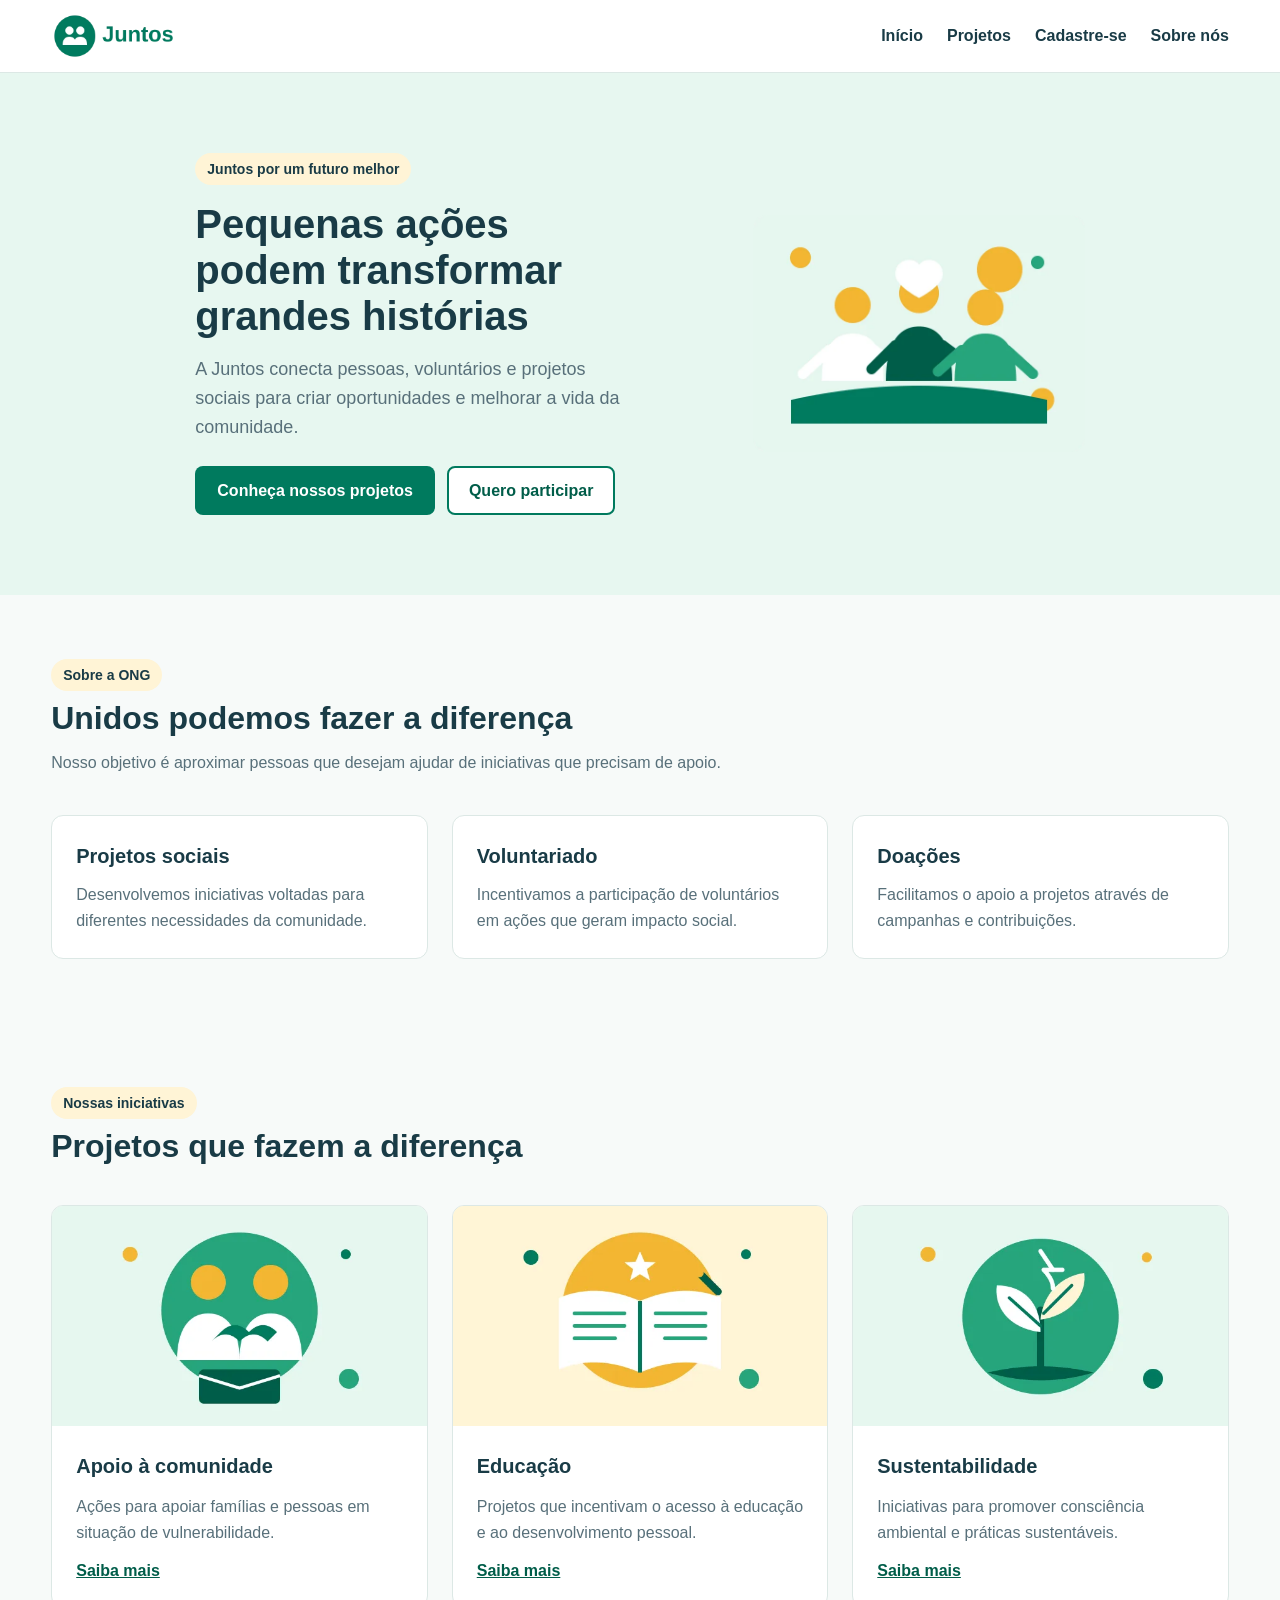
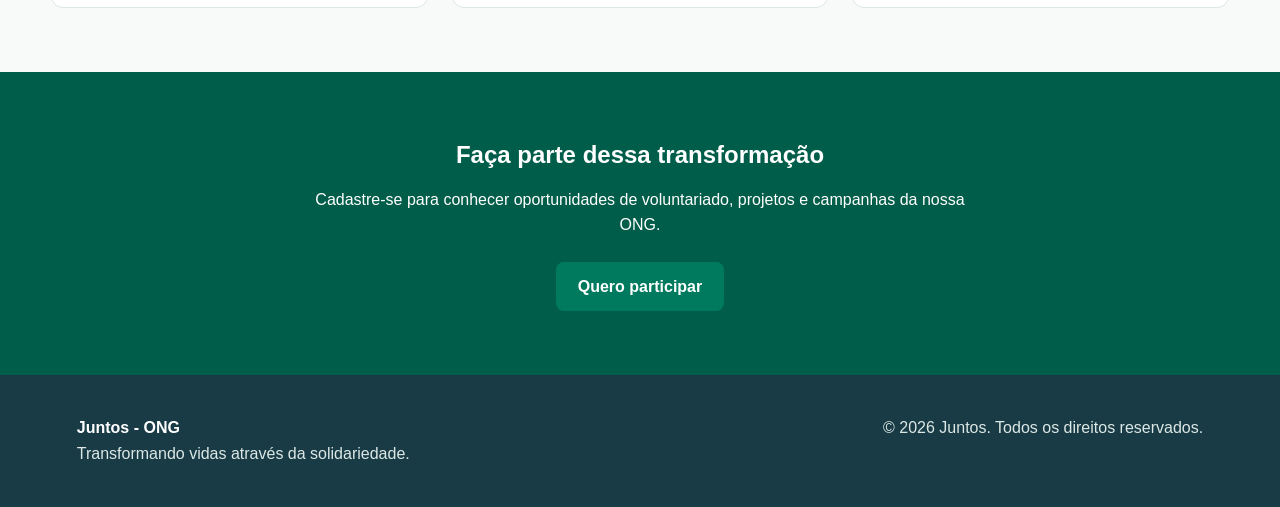
==== index.html @ 38617f36 "Update links to include 'html/' prefix" ====
<!DOCTYPE html>
<html lang="pt-BR">
<head>
    <meta charset="UTF-8">
    <meta name="viewport" content="width=device-width, initial-scale=1.0">
    <meta name="description" content="Juntos - ONG dedicada a transformar vidas através de projetos sociais.">
    <title>Juntos - ONG</title>

    <link rel="stylesheet" href="css/style.css">
</head>

<body>

    <header class="cabecalho">
        <a href="index.html" class="logo" aria-label="Juntos - Página inicial">
            <img src="img/logo.webp" alt="Logo da ONG Juntos">
        </a>

        <nav class="navegacao" aria-label="Navegação principal">
            <button
                class="menu-toggle"
                type="button"
                aria-label="Abrir menu"
                aria-expanded="false">
                ☰
            </button>

            <ul class="menu">
                <li><a href="index.html">Início</a></li>
                <li><a href="html/projetos.html">Projetos</a></li>
                <li><a href="html/cadastro.html">Cadastre-se</a></li>
                <li><a href="html/sobre.html">Sobre nós</a></li>
            </ul>
        </nav>
    </header>

    <main>

        <section class="hero" aria-labelledby="titulo-principal">
            <div class="hero-conteudo">
                <span class="badge">Juntos por um futuro melhor</span>

                <h1 id="titulo-principal">
                    Pequenas ações podem transformar grandes histórias
                </h1>

                <p>
                    A Juntos conecta pessoas, voluntários e projetos sociais
                    para criar oportunidades e melhorar a vida da comunidade.
                </p>

                <div class="acoes">
                    <a href="html/projetos.html" class="btn btn-primario">
                        Conheça nossos projetos
                    </a>

                    <a href="html/cadastro.html" class="btn btn-secundario">
                        Quero participar
                    </a>
                </div>
            </div>

            <div class="hero-imagem">
                <img src="/img/voluntarios.webp"
            alt="Voluntários participando de uma ação de apoio à comunidade">
            </div>
        </section>

        <section class="sobre" aria-labelledby="titulo-sobre">
            <div class="section-titulo">
                <span class="badge">Sobre a ONG</span>

                <h2 id="titulo-sobre">
                    Unidos podemos fazer a diferença
                </h2>

                <p>
                    Nosso objetivo é aproximar pessoas que desejam ajudar
                    de iniciativas que precisam de apoio.
                </p>
            </div>

            <div class="cards">
                <article class="card">
                    <h3>Projetos sociais</h3>
                    <p>
                        Desenvolvemos iniciativas voltadas para diferentes
                        necessidades da comunidade.
                    </p>
                </article>

                <article class="card">
                    <h3>Voluntariado</h3>
                    <p>
                        Incentivamos a participação de voluntários em ações
                        que geram impacto social.
                    </p>
                </article>

                <article class="card">
                    <h3>Doações</h3>
                    <p>
                        Facilitamos o apoio a projetos através de campanhas
                        e contribuições.
                    </p>
                </article>
            </div>
        </section>

        <section class="projetos-destaque" aria-labelledby="titulo-projetos">
            <div class="section-titulo">
                <span class="badge">Nossas iniciativas</span>

                <h2 id="titulo-projetos">
                    Projetos que fazem a diferença
                </h2>
            </div>

            <div class="projetos-grid">

                <article class="card-projeto">
                    <img
                        src="/img/projeto-1.webp"
                        alt="Projeto de apoio à comunidade">

                    <div class="card-conteudo">
                        <h3>Apoio à comunidade</h3>

                        <p>
                            Ações para apoiar famílias e pessoas em situação
                            de vulnerabilidade.
                        </p>

                        <a href="html/projetos.html">
                            Saiba mais
                        </a>
                    </div>
                </article>

                <article class="card-projeto">
                    <img
                        src="/img/projeto-2.webp"
                        alt="Projeto de educação">

                    <div class="card-conteudo">
                        <h3>Educação</h3>

                        <p>
                            Projetos que incentivam o acesso à educação e
                            ao desenvolvimento pessoal.
                        </p>

                        <a href="html/projetos.html">
                            Saiba mais
                        </a>
                    </div>
                </article>

                <article class="card-projeto">
                    <img
                        src="/img/projeto-3.webp"
                        alt="Projeto de sustentabilidade">

                    <div class="card-conteudo">
                        <h3>Sustentabilidade</h3>

                        <p>
                            Iniciativas para promover consciência ambiental
                            e práticas sustentáveis.
                        </p>

                        <a href="html/projetos.html">
                            Saiba mais
                        </a>
                    </div>
                </article>

            </div>
        </section>

        <section class="chamada" aria-labelledby="titulo-chamada">
            <h2 id="titulo-chamada">
                Faça parte dessa transformação
            </h2>

            <p>
                Cadastre-se para conhecer oportunidades de voluntariado,
                projetos e campanhas da nossa ONG.
            </p>

            <a href="html/cadastro.html" class="btn btn-primario">
                Quero participar
            </a>
        </section>

    </main>

    <footer class="rodape">
        <div>
            <strong>Juntos - ONG</strong>

            <p>
                Transformando vidas através da solidariedade.
            </p>
        </div>

        <div>
            <p>&copy; 2026 Juntos. Todos os direitos reservados.</p>
        </div>
    </footer>

    <script type="module" src="/js/app.js"></script>

</body>
</html>
---- css/style.css ----
/* ================================
   RESET
================================ */

* {
    margin: 0;
    padding: 0;
    box-sizing: border-box;
}

html {
    scroll-behavior: smooth;
}

body {
    font-family: Arial, Helvetica, sans-serif;
    background: #F7FAF9;
    color: #193B46;
    line-height: 1.6;
}

img {
    display: block;
    max-width: 100%;
    height: auto;
}

a {
    color: inherit;
}

button,
input,
select,
textarea {
    font: inherit;
}


/* ================================
   VARIÁVEIS
================================ */

:root {
    --cor-primaria: #007A5E;
    --cor-primaria-escura: #005D49;
    --cor-primaria-clara: #26A57D;

    --cor-verde-claro: #E7F7F0;

    --cor-secundaria: #F2B632;
    --cor-amarelo-claro: #FFF4D6;

    --cor-fundo: #F7FAF9;
    --cor-superficie: #FFFFFF;

    --cor-texto: #193B46;
    --cor-texto-secundario: #58707A;

    --cor-borda: #DCE8E5;

    --cor-sucesso: #15966A;
    --cor-erro: #D92D3A;
    --cor-info: #2C7BE5;

    --cor-roxo: #7B4DEB;

    --fs-1: 40px;
    --fs-2: 32px;
    --fs-3: 24px;
    --fs-4: 20px;
    --fs-5: 16px;

    --esp-1: 4px;
    --esp-2: 8px;
    --esp-3: 16px;
    --esp-4: 24px;
    --esp-5: 32px;
    --esp-6: 48px;
}


/* ================================
   LAYOUT
================================ */

main {
    width: 100%;
}

section {
    width: min(1200px, 92%);
    margin: 0 auto;
    padding: 64px 0;
}


/* ================================
   CABEÇALHO
================================ */

.cabecalho {
    width: 100%;
    min-height: 72px;
    padding: 12px 4%;
    background: var(--cor-superficie);
    border-bottom: 1px solid var(--cor-borda);

    display: flex;
    align-items: center;
    justify-content: space-between;
    gap: 24px;
}

.logo img {
    width: 150px;
    height: auto;
}

.navegacao {
    display: flex;
    align-items: center;
}

.menu {
    display: flex;
    align-items: center;
    gap: 24px;
    list-style: none;
}

.menu a {
    text-decoration: none;
    font-weight: 600;
    color: var(--cor-texto);
    transition: color 0.2s ease;
}

.menu a:hover {
    color: var(--cor-primaria);
}

.menu a[aria-current="page"] {
    color: var(--cor-primaria);
}

.menu-toggle {
    display: none;
    border: 0;
    background: transparent;
    cursor: pointer;
    font-size: 28px;
}


/* ================================
   HERO
================================ */

.hero {
    width: 100%;
    max-width: none;
    min-height: 520px;
    padding: 80px 8%;

    display: grid;
    grid-template-columns: repeat(12, 1fr);
    align-items: center;
    gap: 40px;

    background: var(--cor-verde-claro);
}

.hero-conteudo {
    grid-column: 2 / span 5;
}

.hero-imagem {
    grid-column: 8 / span 4;
}

.hero-menor {
    min-height: 340px;
}

.hero-menor .hero-conteudo {
    grid-column: 2 / span 8;
}

.hero h1 {
    margin: 16px 0;
    font-size: var(--fs-1);
    line-height: 1.15;
}

.hero p {
    max-width: 650px;
    margin-bottom: 24px;
    color: var(--cor-texto-secundario);
    font-size: 18px;
}


/* ================================
   TÍTULOS
================================ */

.section-titulo {
    margin-bottom: 40px;
}

.section-titulo h2 {
    margin: 8px 0 12px;
    font-size: var(--fs-2);
    line-height: 1.2;
}

.section-titulo p {
    max-width: 700px;
    color: var(--cor-texto-secundario);
}


/* ================================
   BADGE
================================ */

.badge {
    display: inline-block;
    padding: 5px 12px;
    border-radius: 20px;

    background: var(--cor-amarelo-claro);
    color: var(--cor-texto);

    font-size: 14px;
    font-weight: 700;
}


/* ================================
   BOTÕES
================================ */

.acoes {
    display: flex;
    flex-wrap: wrap;
    gap: 12px;
}

.btn {
    display: inline-flex;
    align-items: center;
    justify-content: center;

    min-height: 44px;
    padding: 10px 20px;

    border: 2px solid transparent;
    border-radius: 8px;

    text-decoration: none;
    font-weight: 700;

    cursor: pointer;
    transition:
        background-color 0.2s ease,
        transform 0.2s ease,
        border-color 0.2s ease;
}

.btn-primario {
    background: var(--cor-primaria);
    color: #FFFFFF;
}

.btn-primario:hover {
    background: var(--cor-primaria-escura);
    transform: translateY(-1px);
}

.btn-primario:active {
    transform: translateY(1px);
}

.btn-secundario {
    background: #FFFFFF;
    color: var(--cor-primaria-escura);
    border-color: var(--cor-primaria);
}

.btn-secundario:hover {
    background: var(--cor-verde-claro);
}

.btn:focus,
button:focus,
a:focus,
input:focus,
select:focus,
textarea:focus {
    outline: 3px solid var(--cor-secundaria);
    outline-offset: 3px;
}

.btn:disabled {
    opacity: 0.5;
    cursor: not-allowed;
}


/* ================================
   CARDS
================================ */

.cards {
    display: grid;
    grid-template-columns: repeat(3, 1fr);
    gap: 24px;
}

.card {
    padding: 24px;
    background: var(--cor-superficie);
    border: 1px solid var(--cor-borda);
    border-radius: 12px;
}

.card h3 {
    margin-bottom: 10px;
    font-size: var(--fs-4);
}

.card p {
    color: var(--cor-texto-secundario);
}


/* ================================
   PROJETOS
================================ */

.projetos-grid {
    display: grid;
    grid-template-columns: repeat(3, 1fr);
    gap: 24px;
}

.card-projeto {
    overflow: hidden;
    background: var(--cor-superficie);
    border: 1px solid var(--cor-borda);
    border-radius: 12px;

    display: flex;
    flex-direction: column;
}

.card-projeto img {
    width: 100%;
    height: 220px;
    object-fit: cover;
}

.card-conteudo {
    padding: 24px;

    display: flex;
    flex-direction: column;
    gap: 12px;
    flex: 1;
}

.card-conteudo h3 {
    font-size: var(--fs-4);
}

.card-conteudo p {
    color: var(--cor-texto-secundario);
}

.card-conteudo a:not(.btn) {
    color: var(--cor-primaria-escura);
    font-weight: 700;
}

.card-footer {
    margin-top: auto;
    padding-top: 12px;
}


/* ================================
   CHAMADA
================================ */

.chamada {
    width: 100%;
    max-width: none;
    text-align: center;

    background: var(--cor-primaria-escura);
    color: #FFFFFF;
}

.chamada p {
    max-width: 650px;
    margin: 12px auto 24px;
}


/* ================================
   FORMULÁRIO
================================ */

.formulario-section {
    max-width: 900px;
}

.formulario {
    padding: 32px;
    background: var(--cor-superficie);
    border: 1px solid var(--cor-borda);
    border-radius: 12px;
}

fieldset {
    margin-bottom: 32px;
    padding: 24px;
    border: 1px solid var(--cor-borda);
    border-radius: 8px;
}

legend {
    padding: 0 8px;
    font-weight: 700;
    color: var(--cor-primaria-escura);
}

.campo {
    margin-bottom: 20px;
}

.campo label {
    display: block;
    margin-bottom: 6px;
    font-weight: 700;
}

.campo input,
.campo select,
.campo textarea {
    width: 100%;
    padding: 12px;

    background: #FFFFFF;
    color: var(--cor-texto);

    border: 2px solid var(--cor-borda);
    border-radius: 6px;
}

.campo textarea {
    resize: vertical;
    min-height: 120px;
}

.campo input:hover,
.campo select:hover,
.campo textarea:hover {
    border-color: var(--cor-primaria-clara);
}

.campo input:focus,
.campo select:focus,
.campo textarea:focus {
    border-color: var(--cor-primaria);
}

.campo .valido {
    border-color: var(--cor-sucesso);
}

.campo .invalido {
    border-color: var(--cor-erro);
}

.mensagem-erro {
    display: block;
    min-height: 20px;
    margin-top: 4px;
    color: var(--cor-erro);
    font-size: 14px;
}

.acoes-formulario {
    display: flex;
    flex-wrap: wrap;
    gap: 12px;
}


/* ================================
   ALERTAS
================================ */

.alert {
    min-height: 24px;
    margin-bottom: 20px;
    padding: 12px 16px;
    border-radius: 8px;
}

.alert.sucesso {
    background: #E7F7F0;
    color: var(--cor-sucesso);
}

.alert.erro {
    background: #FDEBED;
    color: var(--cor-erro);
}

.alert.info {
    background: #EAF2FF;
    color: var(--cor-info);
}


/* ================================
   TOAST
================================ */

.toast {
    position: fixed;
    right: 20px;
    bottom: 20px;

    max-width: 350px;
    padding: 16px 20px;

    background: var(--cor-texto);
    color: #FFFFFF;

    border-radius: 8px;
    box-shadow: 0 8px 24px rgba(0, 0, 0, 0.15);

    z-index: 1000;
}


/* ================================
   RODAPÉ
================================ */

.rodape {
    padding: 40px 6%;
    background: var(--cor-texto);
    color: #FFFFFF;

    display: flex;
    justify-content: space-between;
    gap: 32px;
}

.rodape p {
    color: #DCE8E5;
}


/* ================================
   RESPONSIVIDADE
================================ */

/* Desktop largo */
@media (max-width: 1200px) {

    .hero {
        padding: 64px 6%;
    }

    .hero-conteudo {
        grid-column: 1 / span 6;
    }

    .hero-imagem {
        grid-column: 8 / span 5;
    }
}


/* Desktop */
@media (max-width: 1024px) {

    .hero h1 {
        font-size: 36px;
    }

    .cards,
    .projetos-grid {
        grid-template-columns: repeat(2, 1fr);
    }

    .hero-conteudo {
        grid-column: 1 / span 7;
    }

    .hero-imagem {
        grid-column: 8 / span 5;
    }
}


/* Tablet */
@media (max-width: 768px) {

    .cabecalho {
        position: relative;
    }

    .menu-toggle {
        display: block;
    }

    .menu {
        display: none;

        position: absolute;
        top: 72px;
        left: 0;
        right: 0;

        padding: 20px;
        background: #FFFFFF;
        border-bottom: 1px solid var(--cor-borda);

        flex-direction: column;
        align-items: flex-start;
    }

    .navegacao.active .menu {
        display: flex;
    }

    .hero {
        min-height: auto;

        grid-template-columns: 1fr;
        padding: 56px 6%;
    }

    .hero-conteudo,
    .hero-imagem,
    .hero-menor .hero-conteudo {
        grid-column: 1;
    }

    .hero-imagem {
        max-width: 500px;
        margin: 0 auto;
    }

    .cards,
    .projetos-grid {
        grid-template-columns: 1fr;
    }

    .rodape {
        flex-direction: column;
    }
}


/* Mobile */
@media (max-width: 576px) {

    :root {
        --fs-1: 32px;
        --fs-2: 28px;
        --fs-3: 22px;
    }

    section {
        padding: 48px 0;
    }

    .hero {
        padding: 48px 5%;
    }

    .hero h1 {
        font-size: 32px;
    }

    .acoes,
    .acoes-formulario {
        flex-direction: column;
    }

    .btn {
        width: 100%;
    }

    .formulario {
        padding: 20px;
    }

    fieldset {
        padding: 16px;
    }
}


/* Mobile pequeno */
@media (max-width: 400px) {

    .cabecalho {
        padding: 10px 4%;
    }

    .logo img {
        width: 125px;
    }

    .hero h1 {
        font-size: 28px;
    }

    .hero p {
        font-size: 16px;
    }

    .card-conteudo,
    .card {
        padding: 18px;
    }
}
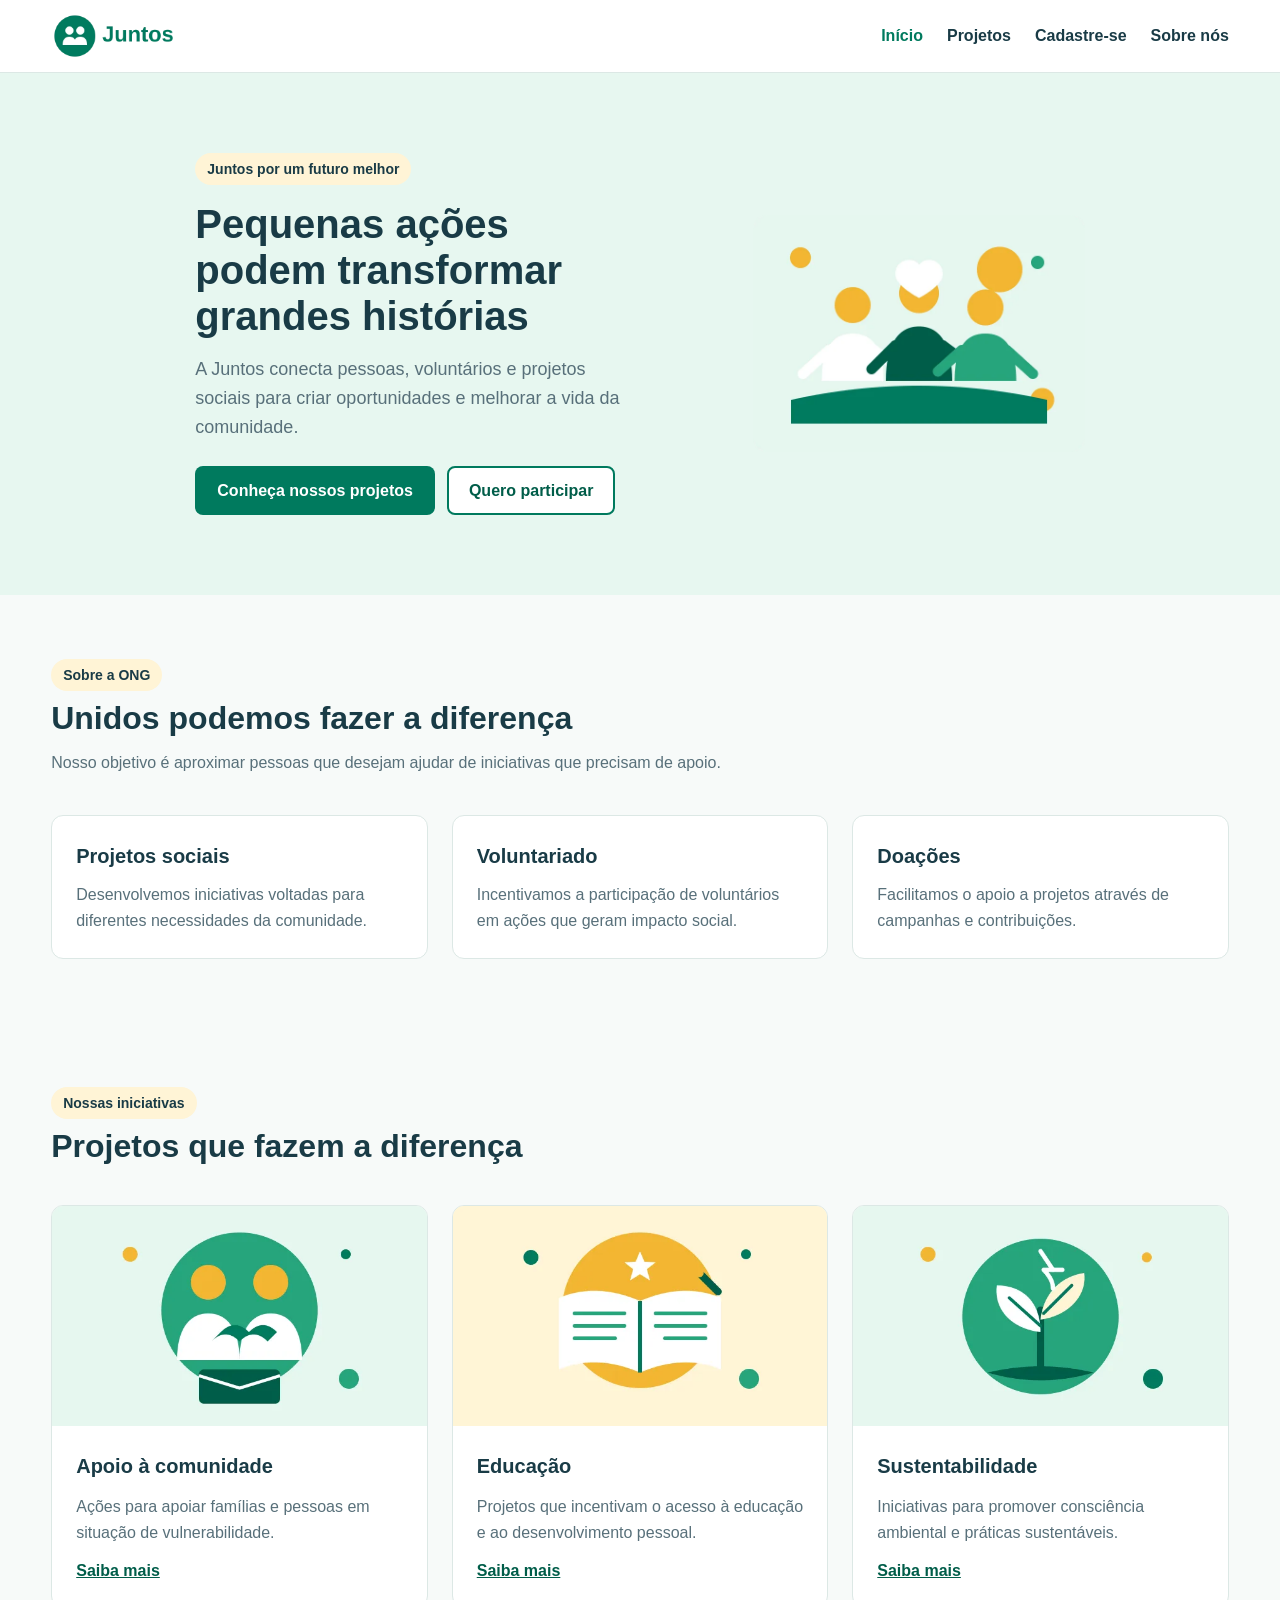
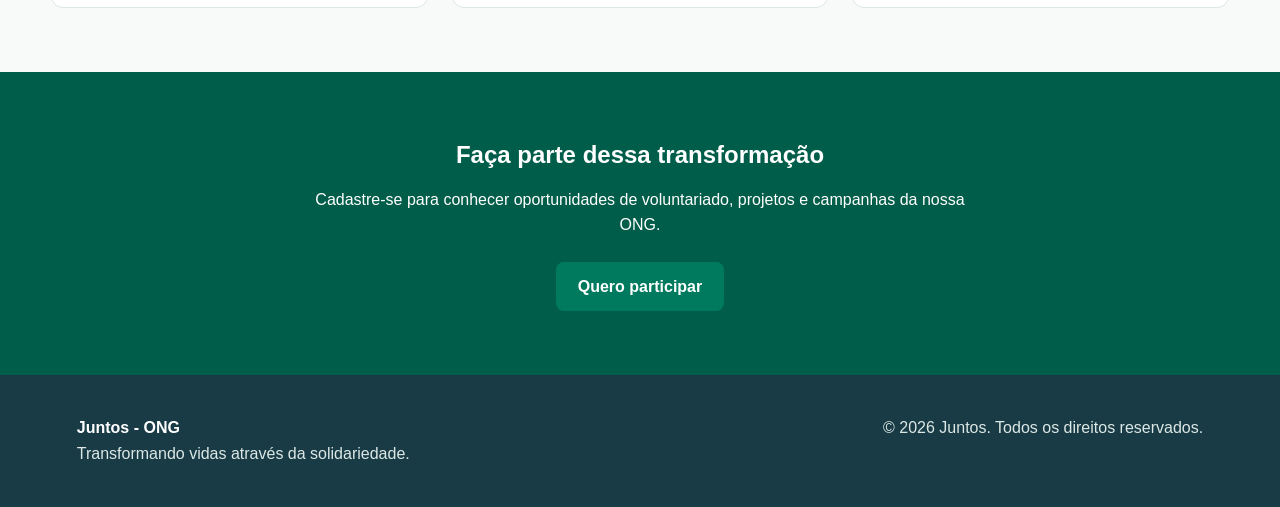
==== commit fe8c9501: "Refactor HTML structure and improve formatting" ====
--- a/index.html
+++ b/index.html
@@ -1,9 +1,15 @@
 <!DOCTYPE html>
 <html lang="pt-BR">
+
 <head>
     <meta charset="UTF-8">
     <meta name="viewport" content="width=device-width, initial-scale=1.0">
-    <meta name="description" content="Juntos - ONG dedicada a transformar vidas através de projetos sociais.">
+
+    <meta
+        name="description"
+        content="Juntos - ONG dedicada a transformar vidas através de projetos sociais."
+    >
+
     <title>Juntos - ONG</title>
 
     <link rel="stylesheet" href="css/style.css">
@@ -12,33 +18,78 @@
 <body>
 
     <header class="cabecalho">
-        <a href="index.html" class="logo" aria-label="Juntos - Página inicial">
-            <img src="img/logo.webp" alt="Logo da ONG Juntos">
+
+        <a
+            href="index.html"
+            class="logo"
+            aria-label="Juntos - Página inicial"
+        >
+            <img
+                src="img/logo.webp"
+                alt="Logo da ONG Juntos"
+            >
         </a>
 
-        <nav class="navegacao" aria-label="Navegação principal">
+        <nav
+            class="navegacao"
+            aria-label="Navegação principal"
+        >
+
             <button
                 class="menu-toggle"
                 type="button"
                 aria-label="Abrir menu"
-                aria-expanded="false">
+                aria-expanded="false"
+            >
                 ☰
             </button>
 
             <ul class="menu">
-                <li><a href="index.html">Início</a></li>
-                <li><a href="html/projetos.html">Projetos</a></li>
-                <li><a href="html/cadastro.html">Cadastre-se</a></li>
-                <li><a href="html/sobre.html">Sobre nós</a></li>
+                <li>
+                    <a
+                        href="index.html"
+                        aria-current="page"
+                    >
+                        Início
+                    </a>
+                </li>
+
+                <li>
+                    <a href="html/projetos.html">
+                        Projetos
+                    </a>
+                </li>
+
+                <li>
+                    <a href="html/cadastro.html">
+                        Cadastre-se
+                    </a>
+                </li>
+
+                <li>
+                    <a href="html/sobre.html">
+                        Sobre nós
+                    </a>
+                </li>
             </ul>
+
         </nav>
+
     </header>
 
+
     <main>
 
-        <section class="hero" aria-labelledby="titulo-principal">
+        <section
+            class="hero"
+            aria-labelledby="titulo-principal"
+        >
+
             <div class="hero-conteudo">
-                <span class="badge">Juntos por um futuro melhor</span>
+
+                <span class="badge">
+                    Juntos por um futuro melhor
+                </span>
 
                 <h1 id="titulo-principal">
                     Pequenas ações podem transformar grandes histórias
@@ -50,25 +101,48 @@
                 </p>
 
                 <div class="acoes">
-                    <a href="html/projetos.html" class="btn btn-primario">
+
+                    <a
+                        href="html/projetos.html"
+                        class="btn btn-primario"
+                    >
                         Conheça nossos projetos
                     </a>
 
-                    <a href="html/cadastro.html" class="btn btn-secundario">
+                    <a
+                        href="html/cadastro.html"
+                        class="btn btn-secundario"
+                    >
                         Quero participar
                     </a>
+
                 </div>
-            </div>
+
+            </div>
+
 
             <div class="hero-imagem">
-                <img src="/img/voluntarios.webp"
-            alt="Voluntários participando de uma ação de apoio à comunidade">
-            </div>
+
+                <img
+                    src="img/voluntarios.webp"
+                    alt="Voluntários participando de uma ação de apoio à comunidade"
+                >
+
+            </div>
+
         </section>
 
-        <section class="sobre" aria-labelledby="titulo-sobre">
+
+        <section
+            class="sobre"
+            aria-labelledby="titulo-sobre"
+        >
+
             <div class="section-titulo">
-                <span class="badge">Sobre a ONG</span>
+
+                <span class="badge">
+                    Sobre a ONG
+                </span>
 
                 <h2 id="titulo-sobre">
                     Unidos podemos fazer a diferença
@@ -78,53 +152,91 @@
                     Nosso objetivo é aproximar pessoas que desejam ajudar
                     de iniciativas que precisam de apoio.
                 </p>
-            </div>
+
+            </div>
+
 
             <div class="cards">
+
                 <article class="card">
-                    <h3>Projetos sociais</h3>
+
+                    <h3>
+                        Projetos sociais
+                    </h3>
+
                     <p>
                         Desenvolvemos iniciativas voltadas para diferentes
                         necessidades da comunidade.
                     </p>
-                </article>
+
+                </article>
+
 
                 <article class="card">
-                    <h3>Voluntariado</h3>
+
+                    <h3>
+                        Voluntariado
+                    </h3>
+
                     <p>
                         Incentivamos a participação de voluntários em ações
                         que geram impacto social.
                     </p>
-                </article>
+
+                </article>
+
 
                 <article class="card">
-                    <h3>Doações</h3>
+
+                    <h3>
+                        Doações
+                    </h3>
+
                     <p>
                         Facilitamos o apoio a projetos através de campanhas
                         e contribuições.
                     </p>
-                </article>
-            </div>
+
+                </article>
+
+            </div>
+
         </section>
 
-        <section class="projetos-destaque" aria-labelledby="titulo-projetos">
+
+        <section
+            class="projetos-destaque"
+            aria-labelledby="titulo-projetos"
+        >
+
             <div class="section-titulo">
-                <span class="badge">Nossas iniciativas</span>
+
+                <span class="badge">
+                    Nossas iniciativas
+                </span>
 
                 <h2 id="titulo-projetos">
                     Projetos que fazem a diferença
                 </h2>
-            </div>
+
+            </div>
+
 
             <div class="projetos-grid">
 
                 <article class="card-projeto">
+
                     <img
-                        src="/img/projeto-1.webp"
-                        alt="Projeto de apoio à comunidade">
+                        src="img/projeto-1.webp"
+                        alt="Projeto de apoio à comunidade"
+                        loading="lazy"
+                    >
 
                     <div class="card-conteudo">
-                        <h3>Apoio à comunidade</h3>
+
+                        <h3>
+                            Apoio à comunidade
+                        </h3>
 
                         <p>
                             Ações para apoiar famílias e pessoas em situação
@@ -134,16 +246,25 @@
                         <a href="html/projetos.html">
                             Saiba mais
                         </a>
+
                     </div>
-                </article>
+
+                </article>
+
 
                 <article class="card-projeto">
+
                     <img
-                        src="/img/projeto-2.webp"
-                        alt="Projeto de educação">
+                        src="img/projeto-2.webp"
+                        alt="Projeto de educação"
+                        loading="lazy"
+                    >
 
                     <div class="card-conteudo">
-                        <h3>Educação</h3>
+
+                        <h3>
+                            Educação
+                        </h3>
 
                         <p>
                             Projetos que incentivam o acesso à educação e
@@ -153,16 +274,25 @@
                         <a href="html/projetos.html">
                             Saiba mais
                         </a>
+
                     </div>
-                </article>
+
+                </article>
+
 
                 <article class="card-projeto">
+
                     <img
-                        src="/img/projeto-3.webp"
-                        alt="Projeto de sustentabilidade">
+                        src="img/projeto-3.webp"
+                        alt="Projeto de sustentabilidade"
+                        loading="lazy"
+                    >
 
                     <div class="card-conteudo">
-                        <h3>Sustentabilidade</h3>
+
+                        <h3>
+                            Sustentabilidade
+                        </h3>
 
                         <p>
                             Iniciativas para promover consciência ambiental
@@ -172,13 +302,21 @@
                         <a href="html/projetos.html">
                             Saiba mais
                         </a>
+
                     </div>
-                </article>
-
-            </div>
+
+                </article>
+
+            </div>
+
         </section>
 
-        <section class="chamada" aria-labelledby="titulo-chamada">
+
+        <section
+            class="chamada"
+            aria-labelledby="titulo-chamada"
+        >
+
             <h2 id="titulo-chamada">
                 Faça parte dessa transformação
             </h2>
@@ -188,28 +326,49 @@
                 projetos e campanhas da nossa ONG.
             </p>
 
-            <a href="html/cadastro.html" class="btn btn-primario">
+            <a
+                href="html/cadastro.html"
+                class="btn btn-primario"
+            >
                 Quero participar
             </a>
+
         </section>
 
     </main>
 
+
     <footer class="rodape">
+
         <div>
-            <strong>Juntos - ONG</strong>
+
+            <strong>
+                Juntos - ONG
+            </strong>
 
             <p>
                 Transformando vidas através da solidariedade.
             </p>
+
         </div>
 
+
         <div>
-            <p>&copy; 2026 Juntos. Todos os direitos reservados.</p>
+
+            <p>
+                &copy; 2026 Juntos. Todos os direitos reservados.
+            </p>
+
         </div>
+
     </footer>
 
-    <script type="module" src="/js/app.js"></script>
+
+    <script
+        type="module"
+        src="js/app.js"
+    ></script>
 
 </body>
+
 </html>
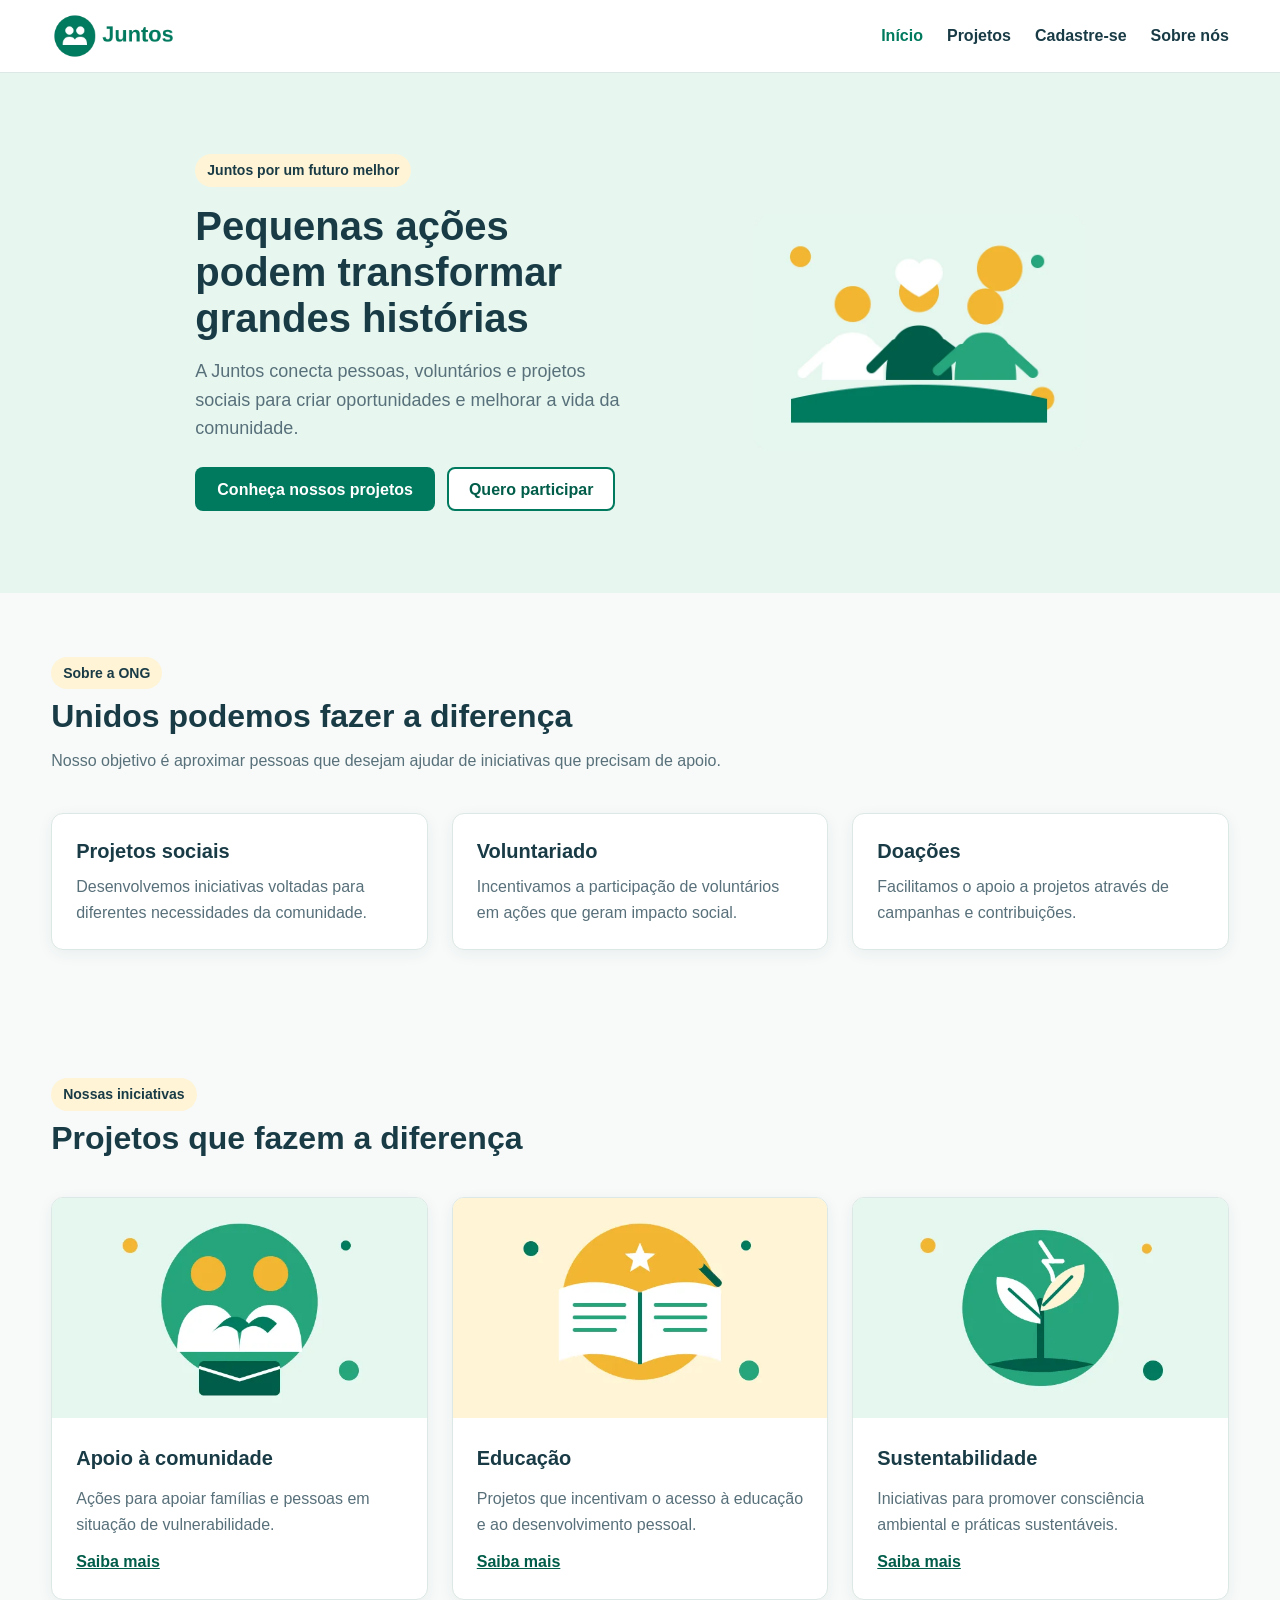
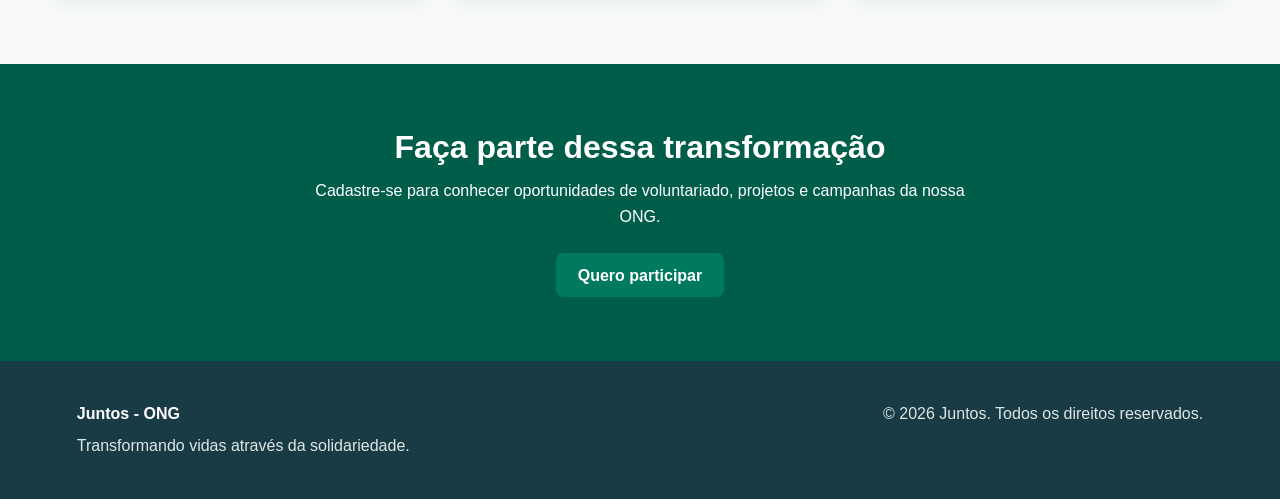
==== commit e5d4dd07: "Fix indentation for anchor tag in index.html" ====
--- a/index.html
+++ b/index.html
@@ -19,7 +19,7 @@
 
     <header class="cabecalho">
 
-        <a
+                <a
             href="index.html"
             class="logo"
             aria-label="Juntos - Página inicial"
--- a/css/style.css
+++ b/css/style.css
@@ -1,6 +1,6 @@
-/* ================================
+/* ========================================
    RESET
-================================ */
+======================================== */
 
 * {
     margin: 0;
@@ -13,9 +13,10 @@
 }
 
 body {
+    min-width: 320px;
     font-family: Arial, Helvetica, sans-serif;
-    background: #F7FAF9;
-    color: #193B46;
+    background: var(--cor-fundo);
+    color: var(--cor-texto);
     line-height: 1.6;
 }
 
@@ -36,53 +37,72 @@
     font: inherit;
 }
 
-
-/* ================================
+button {
+    cursor: pointer;
+}
+
+
+/* ========================================
    VARIÁVEIS
-================================ */
+======================================== */
 
 :root {
+    /* Cores principais */
     --cor-primaria: #007A5E;
     --cor-primaria-escura: #005D49;
     --cor-primaria-clara: #26A57D;
 
+    /* Verde */
     --cor-verde-claro: #E7F7F0;
 
+    /* Secundária */
     --cor-secundaria: #F2B632;
     --cor-amarelo-claro: #FFF4D6;
 
+    /* Neutras */
     --cor-fundo: #F7FAF9;
     --cor-superficie: #FFFFFF;
-
     --cor-texto: #193B46;
     --cor-texto-secundario: #58707A;
-
     --cor-borda: #DCE8E5;
 
+    /* Feedback */
     --cor-sucesso: #15966A;
     --cor-erro: #D92D3A;
     --cor-info: #2C7BE5;
-
     --cor-roxo: #7B4DEB;
 
+    /* Tipografia */
     --fs-1: 40px;
     --fs-2: 32px;
     --fs-3: 24px;
     --fs-4: 20px;
     --fs-5: 16px;
 
+    /* Espaçamentos */
     --esp-1: 4px;
     --esp-2: 8px;
     --esp-3: 16px;
     --esp-4: 24px;
     --esp-5: 32px;
     --esp-6: 48px;
-}
-
-
-/* ================================
+
+    /* Outros */
+    --raio-pequeno: 6px;
+    --raio-medio: 8px;
+    --raio-grande: 12px;
+
+    --sombra-card:
+        0 4px 16px rgba(25, 59, 70, 0.06);
+
+    --sombra-toast:
+        0 8px 24px rgba(0, 0, 0, 0.15);
+}
+
+
+/* ========================================
    LAYOUT
-================================ */
+======================================== */
 
 main {
     width: 100%;
@@ -95,14 +115,18 @@
 }
 
 
-/* ================================
+/* ========================================
    CABEÇALHO
-================================ */
+======================================== */
 
 .cabecalho {
+    position: relative;
+    z-index: 100;
+
     width: 100%;
     min-height: 72px;
     padding: 12px 4%;
+
     background: var(--cor-superficie);
     border-bottom: 1px solid var(--cor-borda);
 
@@ -112,6 +136,12 @@
     gap: 24px;
 }
 
+.logo {
+    display: inline-flex;
+    align-items: center;
+    flex-shrink: 0;
+}
+
 .logo img {
     width: 150px;
     height: auto;
@@ -126,14 +156,20 @@
     display: flex;
     align-items: center;
     gap: 24px;
+
     list-style: none;
 }
 
 .menu a {
+    display: inline-block;
+
+    color: var(--cor-texto);
     text-decoration: none;
     font-weight: 600;
-    color: var(--cor-texto);
-    transition: color 0.2s ease;
+
+    transition:
+        color 0.2s ease,
+        transform 0.2s ease;
 }
 
 .menu a:hover {
@@ -146,25 +182,44 @@
 
 .menu-toggle {
     display: none;
+
+    width: 44px;
+    min-width: 44px;
+    height: 44px;
+
     border: 0;
+    border-radius: var(--raio-medio);
+
     background: transparent;
-    cursor: pointer;
+    color: var(--cor-texto);
+
     font-size: 28px;
-}
-
-
-/* ================================
+    line-height: 1;
+
+    transition:
+        background-color 0.2s ease,
+        color 0.2s ease;
+}
+
+.menu-toggle:hover {
+    background: var(--cor-verde-claro);
+    color: var(--cor-primaria);
+}
+
+
+/* ========================================
    HERO
-================================ */
+======================================== */
 
 .hero {
     width: 100%;
     max-width: none;
+
     min-height: 520px;
     padding: 80px 8%;
 
     display: grid;
-    grid-template-columns: repeat(12, 1fr);
+    grid-template-columns: repeat(12, minmax(0, 1fr));
     align-items: center;
     gap: 40px;
 
@@ -177,6 +232,15 @@
 
 .hero-imagem {
     grid-column: 8 / span 4;
+    min-width: 0;
+}
+
+.hero-imagem img {
+    width: 100%;
+    max-width: 100%;
+    height: auto;
+
+    border-radius: var(--raio-grande);
 }
 
 .hero-menor {
@@ -189,6 +253,9 @@
 
 .hero h1 {
     margin: 16px 0;
+
+    color: var(--cor-texto);
+
     font-size: var(--fs-1);
     line-height: 1.15;
 }
@@ -196,14 +263,15 @@
 .hero p {
     max-width: 650px;
     margin-bottom: 24px;
+
     color: var(--cor-texto-secundario);
     font-size: 18px;
 }
 
 
-/* ================================
+/* ========================================
    TÍTULOS
-================================ */
+======================================== */
 
 .section-titulo {
     margin-bottom: 40px;
@@ -211,6 +279,9 @@
 
 .section-titulo h2 {
     margin: 8px 0 12px;
+
+    color: var(--cor-texto);
+
     font-size: var(--fs-2);
     line-height: 1.2;
 }
@@ -221,13 +292,15 @@
 }
 
 
-/* ================================
+/* ========================================
    BADGE
-================================ */
+======================================== */
 
 .badge {
     display: inline-block;
+
     padding: 5px 12px;
+
     border-radius: 20px;
 
     background: var(--cor-amarelo-claro);
@@ -238,9 +311,9 @@
 }
 
 
-/* ================================
+/* ========================================
    BOTÕES
-================================ */
+======================================== */
 
 .acoes {
     display: flex;
@@ -257,16 +330,20 @@
     padding: 10px 20px;
 
     border: 2px solid transparent;
-    border-radius: 8px;
+    border-radius: var(--raio-medio);
 
     text-decoration: none;
     font-weight: 700;
+    line-height: 1.2;
 
     cursor: pointer;
+
     transition:
         background-color 0.2s ease,
+        color 0.2s ease,
+        border-color 0.2s ease,
         transform 0.2s ease,
-        border-color 0.2s ease;
+        opacity 0.2s ease;
 }
 
 .btn-primario {
@@ -284,7 +361,7 @@
 }
 
 .btn-secundario {
-    background: #FFFFFF;
+    background: var(--cor-superficie);
     color: var(--cor-primaria-escura);
     border-color: var(--cor-primaria);
 }
@@ -293,42 +370,66 @@
     background: var(--cor-verde-claro);
 }
 
-.btn:focus,
-button:focus,
-a:focus,
-input:focus,
-select:focus,
-textarea:focus {
+.btn:disabled,
+.btn[disabled] {
+    opacity: 0.5;
+    cursor: not-allowed;
+    pointer-events: none;
+}
+
+
+/* ========================================
+   FOCO ACESSÍVEL
+======================================== */
+
+:focus {
+    outline: none;
+}
+
+:focus-visible {
     outline: 3px solid var(--cor-secundaria);
     outline-offset: 3px;
 }
 
-.btn:disabled {
-    opacity: 0.5;
-    cursor: not-allowed;
-}
-
-
-/* ================================
+.btn:focus-visible,
+button:focus-visible,
+a:focus-visible,
+input:focus-visible,
+select:focus-visible,
+textarea:focus-visible {
+    outline: 3px solid var(--cor-secundaria);
+    outline-offset: 3px;
+}
+
+
+/* ========================================
    CARDS
-================================ */
+======================================== */
 
 .cards {
     display: grid;
-    grid-template-columns: repeat(3, 1fr);
+    grid-template-columns:
+        repeat(3, minmax(0, 1fr));
     gap: 24px;
 }
 
 .card {
     padding: 24px;
+
     background: var(--cor-superficie);
     border: 1px solid var(--cor-borda);
-    border-radius: 12px;
+    border-radius: var(--raio-grande);
+
+    box-shadow: var(--sombra-card);
 }
 
 .card h3 {
     margin-bottom: 10px;
+
+    color: var(--cor-texto);
+
     font-size: var(--fs-4);
+    line-height: 1.3;
 }
 
 .card p {
@@ -336,42 +437,49 @@
 }
 
 
-/* ================================
+/* ========================================
    PROJETOS
-================================ */
+======================================== */
 
 .projetos-grid {
     display: grid;
-    grid-template-columns: repeat(3, 1fr);
+    grid-template-columns:
+        repeat(3, minmax(0, 1fr));
     gap: 24px;
 }
 
 .card-projeto {
     overflow: hidden;
+
     background: var(--cor-superficie);
     border: 1px solid var(--cor-borda);
-    border-radius: 12px;
+    border-radius: var(--raio-grande);
 
     display: flex;
     flex-direction: column;
+
+    box-shadow: var(--sombra-card);
 }
 
 .card-projeto img {
     width: 100%;
     height: 220px;
+
     object-fit: cover;
 }
 
 .card-conteudo {
+    flex: 1;
+
     padding: 24px;
 
     display: flex;
     flex-direction: column;
     gap: 12px;
-    flex: 1;
 }
 
 .card-conteudo h3 {
+    color: var(--cor-texto);
     font-size: var(--fs-4);
 }
 
@@ -384,34 +492,47 @@
     font-weight: 700;
 }
 
+.card-conteudo a:not(.btn):hover {
+    color: var(--cor-primaria);
+}
+
 .card-footer {
     margin-top: auto;
     padding-top: 12px;
 }
 
 
-/* ================================
+/* ========================================
    CHAMADA
-================================ */
+======================================== */
 
 .chamada {
     width: 100%;
     max-width: none;
+
     text-align: center;
 
     background: var(--cor-primaria-escura);
     color: #FFFFFF;
+}
+
+.chamada h2 {
+    color: #FFFFFF;
+    font-size: var(--fs-2);
+    line-height: 1.2;
 }
 
 .chamada p {
     max-width: 650px;
     margin: 12px auto 24px;
-}
-
-
-/* ================================
+
+    color: #FFFFFF;
+}
+
+
+/* ========================================
    FORMULÁRIO
-================================ */
+======================================== */
 
 .formulario-section {
     max-width: 900px;
@@ -419,31 +540,50 @@
 
 .formulario {
     padding: 32px;
+
     background: var(--cor-superficie);
     border: 1px solid var(--cor-borda);
-    border-radius: 12px;
+    border-radius: var(--raio-grande);
+
+    box-shadow: var(--sombra-card);
 }
 
 fieldset {
+    min-width: 0;
+
     margin-bottom: 32px;
     padding: 24px;
+
     border: 1px solid var(--cor-borda);
-    border-radius: 8px;
+    border-radius: var(--raio-medio);
+}
+
+fieldset:last-of-type {
+    margin-bottom: 24px;
 }
 
 legend {
     padding: 0 8px;
+
+    color: var(--cor-primaria-escura);
+
     font-weight: 700;
-    color: var(--cor-primaria-escura);
 }
 
 .campo {
     margin-bottom: 20px;
+}
+
+.campo:last-child {
+    margin-bottom: 0;
 }
 
 .campo label {
     display: block;
     margin-bottom: 6px;
+
+    color: var(--cor-texto);
+
     font-weight: 700;
 }
 
@@ -451,18 +591,30 @@
 .campo select,
 .campo textarea {
     width: 100%;
+    min-height: 44px;
+
     padding: 12px;
 
-    background: #FFFFFF;
+    background: var(--cor-superficie);
     color: var(--cor-texto);
 
     border: 2px solid var(--cor-borda);
-    border-radius: 6px;
+    border-radius: var(--raio-pequeno);
+
+    transition:
+        border-color 0.2s ease,
+        box-shadow 0.2s ease;
 }
 
 .campo textarea {
+    min-height: 120px;
     resize: vertical;
-    min-height: 120px;
+}
+
+.campo input::placeholder,
+.campo textarea::placeholder {
+    color: var(--cor-texto-secundario);
+    opacity: 0.8;
 }
 
 .campo input:hover,
@@ -477,19 +629,33 @@
     border-color: var(--cor-primaria);
 }
 
-.campo .valido {
+.campo input.valido,
+.campo select.valido,
+.campo textarea.valido {
     border-color: var(--cor-sucesso);
 }
 
-.campo .invalido {
+.campo input.invalido,
+.campo select.invalido,
+.campo textarea.invalido {
     border-color: var(--cor-erro);
+}
+
+.campo input.invalido:focus,
+.campo select.invalido:focus,
+.campo textarea.invalido:focus {
+    box-shadow:
+        0 0 0 3px rgba(217, 45, 58, 0.15);
 }
 
 .mensagem-erro {
     display: block;
+
     min-height: 20px;
     margin-top: 4px;
+
     color: var(--cor-erro);
+
     font-size: 14px;
 }
 
@@ -500,19 +666,25 @@
 }
 
 
-/* ================================
+/* ========================================
    ALERTAS
-================================ */
+======================================== */
 
 .alert {
     min-height: 24px;
+
     margin-bottom: 20px;
     padding: 12px 16px;
-    border-radius: 8px;
+
+    border-radius: var(--raio-medio);
+}
+
+.alert:empty {
+    display: none;
 }
 
 .alert.sucesso {
-    background: #E7F7F0;
+    background: var(--cor-verde-claro);
     color: var(--cor-sucesso);
 }
 
@@ -527,34 +699,38 @@
 }
 
 
-/* ================================
+/* ========================================
    TOAST
-================================ */
+======================================== */
 
 .toast {
     position: fixed;
     right: 20px;
     bottom: 20px;
 
-    max-width: 350px;
+    width: max-content;
+    max-width: min(350px, calc(100vw - 40px));
+
     padding: 16px 20px;
 
     background: var(--cor-texto);
     color: #FFFFFF;
 
-    border-radius: 8px;
-    box-shadow: 0 8px 24px rgba(0, 0, 0, 0.15);
+    border-radius: var(--raio-medio);
+
+    box-shadow: var(--sombra-toast);
 
     z-index: 1000;
 }
 
 
-/* ================================
+/* ========================================
    RODAPÉ
-================================ */
+======================================== */
 
 .rodape {
     padding: 40px 6%;
+
     background: var(--cor-texto);
     color: #FFFFFF;
 
@@ -563,16 +739,25 @@
     gap: 32px;
 }
 
+.rodape strong {
+    display: inline-block;
+    margin-bottom: 6px;
+}
+
 .rodape p {
     color: #DCE8E5;
 }
 
 
-/* ================================
+/* ========================================
    RESPONSIVIDADE
-================================ */
-
-/* Desktop largo */
+======================================== */
+
+/* ----------------------------------------
+   Desktop largo
+   1200px
+---------------------------------------- */
+
 @media (max-width: 1200px) {
 
     .hero {
@@ -589,7 +774,11 @@
 }
 
 
-/* Desktop */
+/* ----------------------------------------
+   Desktop
+   1024px
+---------------------------------------- */
+
 @media (max-width: 1024px) {
 
     .hero h1 {
@@ -598,7 +787,8 @@
 
     .cards,
     .projetos-grid {
-        grid-template-columns: repeat(2, 1fr);
+        grid-template-columns:
+            repeat(2, minmax(0, 1fr));
     }
 
     .hero-conteudo {
@@ -608,10 +798,18 @@
     .hero-imagem {
         grid-column: 8 / span 5;
     }
-}
-
-
-/* Tablet */
+
+    .menu {
+        gap: 16px;
+    }
+}
+
+
+/* ----------------------------------------
+   Tablet
+   768px
+---------------------------------------- */
+
 @media (max-width: 768px) {
 
     .cabecalho {
@@ -619,23 +817,50 @@
     }
 
     .menu-toggle {
-        display: block;
+        display: inline-flex;
+        align-items: center;
+        justify-content: center;
     }
 
     .menu {
         display: none;
 
         position: absolute;
+
         top: 72px;
         left: 0;
         right: 0;
 
+        z-index: 200;
+
         padding: 20px;
-        background: #FFFFFF;
+
+        background: var(--cor-superficie);
+
         border-bottom: 1px solid var(--cor-borda);
+        box-shadow: 0 8px 20px rgba(25, 59, 70, 0.08);
 
         flex-direction: column;
-        align-items: flex-start;
+        align-items: stretch;
+        gap: 4px;
+    }
+
+    .menu li {
+        width: 100%;
+    }
+
+    .menu a {
+        display: block;
+
+        width: 100%;
+        padding: 12px;
+
+        border-radius: var(--raio-medio);
+    }
+
+    .menu a:hover,
+    .menu a[aria-current="page"] {
+        background: var(--cor-verde-claro);
     }
 
     .navegacao.active .menu {
@@ -646,6 +871,7 @@
         min-height: auto;
 
         grid-template-columns: 1fr;
+
         padding: 56px 6%;
     }
 
@@ -665,13 +891,21 @@
         grid-template-columns: 1fr;
     }
 
+    .card-projeto img {
+        height: 240px;
+    }
+
     .rodape {
         flex-direction: column;
     }
 }
 
 
-/* Mobile */
+/* ----------------------------------------
+   Mobile
+   576px
+---------------------------------------- */
+
 @media (max-width: 576px) {
 
     :root {
@@ -681,15 +915,21 @@
     }
 
     section {
+        width: 90%;
         padding: 48px 0;
     }
 
     .hero {
+        width: 100%;
         padding: 48px 5%;
     }
 
     .hero h1 {
         font-size: 32px;
+    }
+
+    .hero p {
+        font-size: 16px;
     }
 
     .acoes,
@@ -708,10 +948,24 @@
     fieldset {
         padding: 16px;
     }
-}
-
-
-/* Mobile pequeno */
+
+    .card-projeto img {
+        height: 220px;
+    }
+
+    .toast {
+        right: 16px;
+        bottom: 16px;
+        max-width: calc(100vw - 32px);
+    }
+}
+
+
+/* ----------------------------------------
+   Mobile pequeno
+   400px
+---------------------------------------- */
+
 @media (max-width: 400px) {
 
     .cabecalho {
@@ -734,4 +988,36 @@
     .card {
         padding: 18px;
     }
-}
+
+    fieldset {
+        padding: 14px;
+    }
+
+    .formulario {
+        padding: 16px;
+    }
+
+    .btn {
+        padding: 10px 16px;
+    }
+}
+
+
+/* ========================================
+   REDUÇÃO DE MOVIMENTO
+======================================== */
+
+@media (prefers-reduced-motion: reduce) {
+
+    html {
+        scroll-behavior: auto;
+    }
+
+    *,
+    *::before,
+    *::after {
+        transition-duration: 0.01ms !important;
+        animation-duration: 0.01ms !important;
+        animation-iteration-count: 1 !important;
+    }
+}
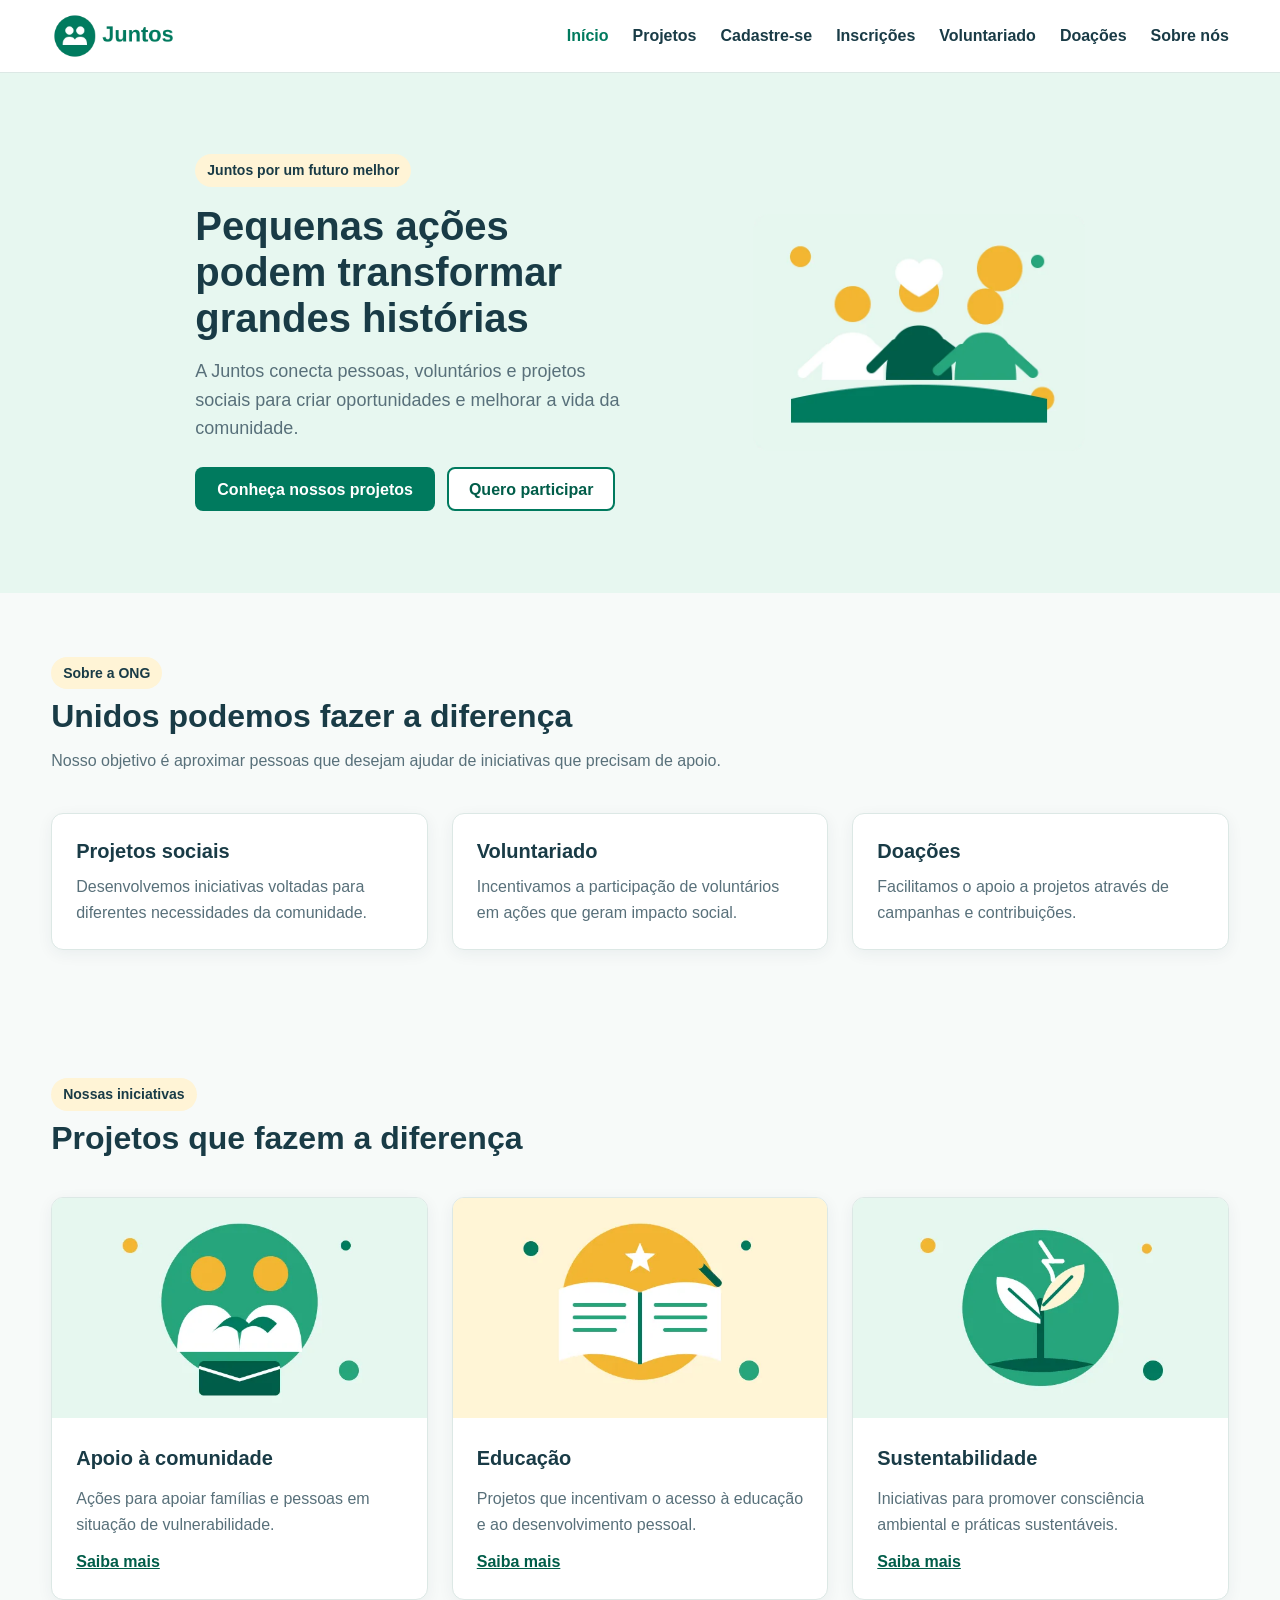
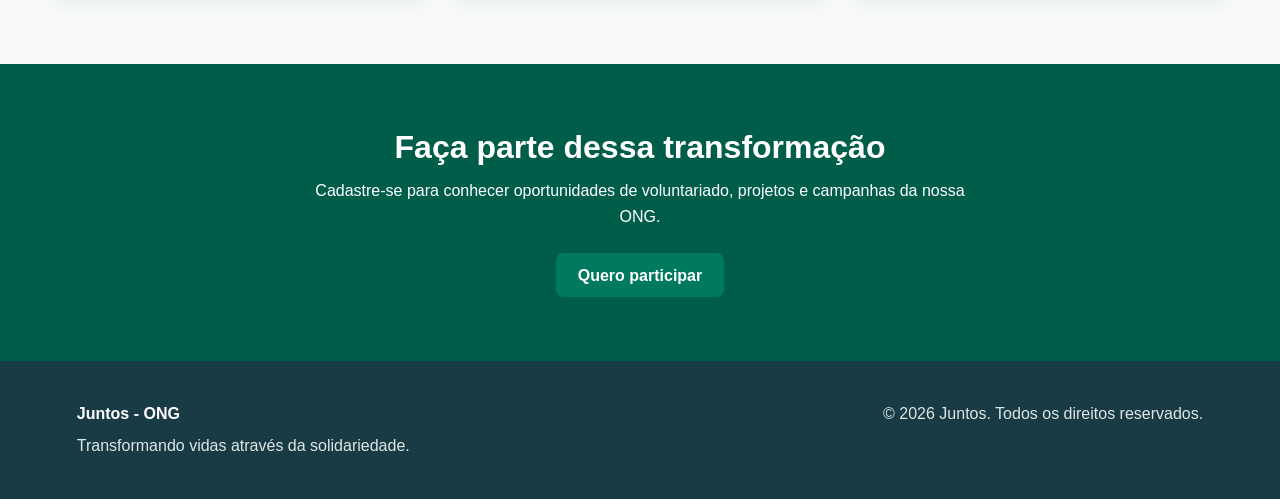
==== commit a6fd171d: "Refactor navigation structure in index.html" ====
--- a/index.html
+++ b/index.html
@@ -30,49 +30,14 @@
             >
         </a>
 
-        <nav
-            class="navegacao"
-            aria-label="Navegação principal"
-        >
-
-            <button
-                class="menu-toggle"
-                type="button"
-                aria-label="Abrir menu"
-                aria-expanded="false"
-            >
-                ☰
-            </button>
-
-            <ul class="menu">
-                <li>
-                    <a
-                        href="index.html"
-                        aria-current="page"
-                    >
-                        Início
-                    </a>
-                </li>
-
-                <li>
-                    <a href="html/projetos.html">
-                        Projetos
-                    </a>
-                </li>
-
-                <li>
-                    <a href="html/cadastro.html">
-                        Cadastre-se
-                    </a>
-                </li>
-
-                <li>
-                    <a href="html/sobre.html">
-                        Sobre nós
-                    </a>
-                </li>
-            </ul>
-
+        <nav class="menu" aria-label="Navegação principal">
+            <a href="index.html">Início</a>
+            <a href="html/projetos.html">Projetos</a>
+            <a href="html/cadastro.html">Cadastre-se</a>
+            <a href="html/inscricoes.html">Inscrições</a>
+            <a href="html/voluntariado.html">Voluntariado</a>
+            <a href="html/doacoes.html">Doações</a>
+            <a href="html/sobre.html">Sobre nós</a>
         </nav>
 
     </header>
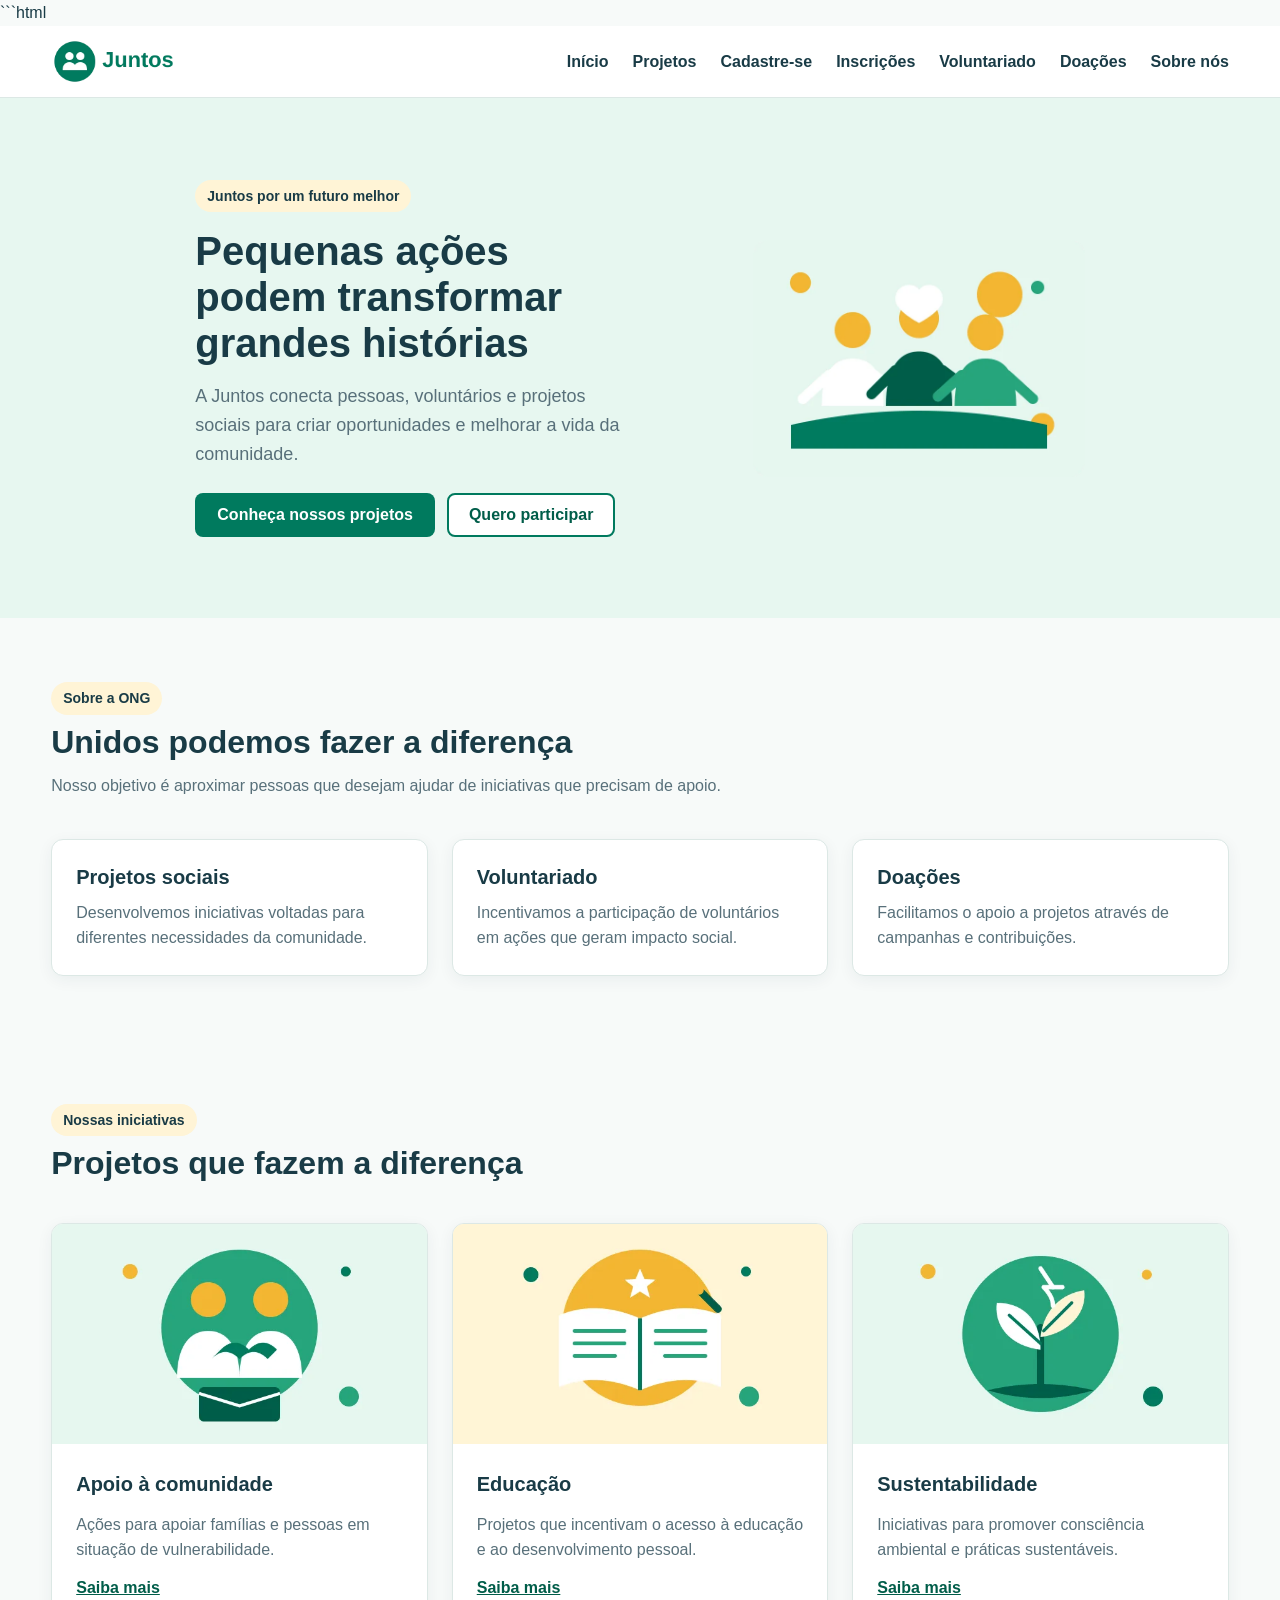
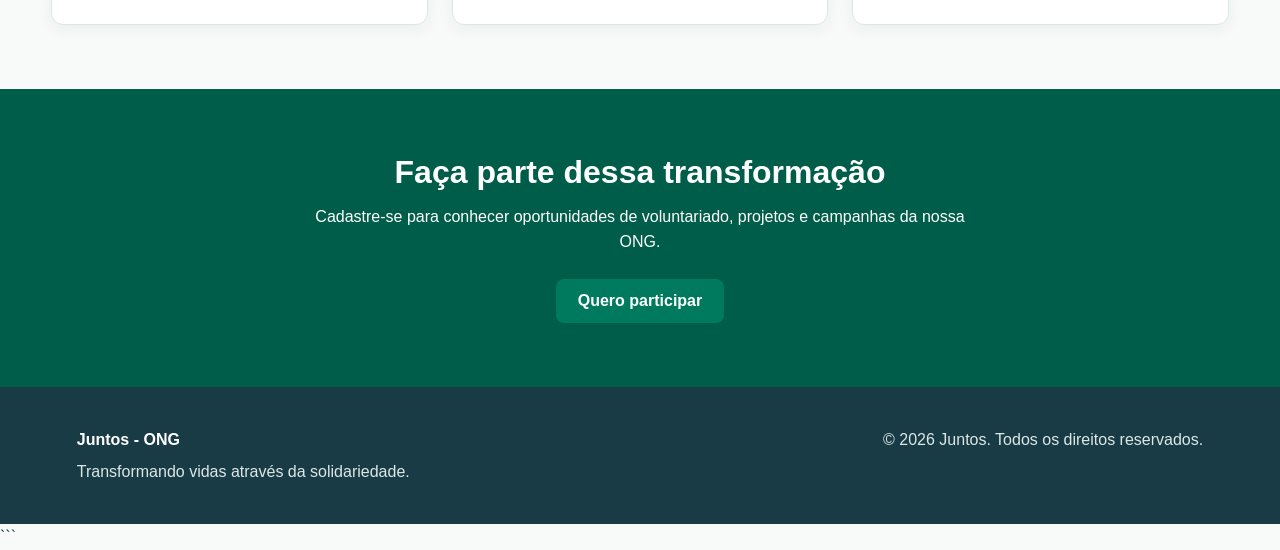
==== commit 612cd95e: "Refactor HTML structure and clean up code" ====
--- a/index.html
+++ b/index.html
@@ -1,33 +1,17 @@
+```html
 <!DOCTYPE html>
 <html lang="pt-BR">
-
 <head>
     <meta charset="UTF-8">
     <meta name="viewport" content="width=device-width, initial-scale=1.0">
-
-    <meta
-        name="description"
-        content="Juntos - ONG dedicada a transformar vidas através de projetos sociais."
-    >
-
+    <meta name="description" content="Juntos - ONG dedicada a transformar vidas através de projetos sociais.">
     <title>Juntos - ONG</title>
-
     <link rel="stylesheet" href="css/style.css">
 </head>
-
 <body>
-
     <header class="cabecalho">
-
-                <a
-            href="index.html"
-            class="logo"
-            aria-label="Juntos - Página inicial"
-        >
-            <img
-                src="img/logo.webp"
-                alt="Logo da ONG Juntos"
-            >
+        <a href="index.html" class="logo" aria-label="Juntos - Página inicial">
+            <img src="img/logo.webp" alt="Logo da ONG Juntos">
         </a>
 
         <nav class="menu" aria-label="Navegação principal">
@@ -39,301 +23,106 @@
             <a href="html/doacoes.html">Doações</a>
             <a href="html/sobre.html">Sobre nós</a>
         </nav>
-
     </header>
 
-
     <main>
-
-        <section
-            class="hero"
-            aria-labelledby="titulo-principal"
-        >
-
+        <section class="hero" aria-labelledby="titulo-principal">
             <div class="hero-conteudo">
-
-                <span class="badge">
-                    Juntos por um futuro melhor
-                </span>
-
-                <h1 id="titulo-principal">
-                    Pequenas ações podem transformar grandes histórias
-                </h1>
-
-                <p>
-                    A Juntos conecta pessoas, voluntários e projetos sociais
-                    para criar oportunidades e melhorar a vida da comunidade.
-                </p>
+                <span class="badge">Juntos por um futuro melhor</span>
+                <h1 id="titulo-principal">Pequenas ações podem transformar grandes histórias</h1>
+                <p>A Juntos conecta pessoas, voluntários e projetos sociais para criar oportunidades e melhorar a vida da comunidade.</p>
 
                 <div class="acoes">
-
-                    <a
-                        href="html/projetos.html"
-                        class="btn btn-primario"
-                    >
-                        Conheça nossos projetos
-                    </a>
-
-                    <a
-                        href="html/cadastro.html"
-                        class="btn btn-secundario"
-                    >
-                        Quero participar
-                    </a>
-
+                    <a href="html/projetos.html" class="btn btn-primario">Conheça nossos projetos</a>
+                    <a href="html/cadastro.html" class="btn btn-secundario">Quero participar</a>
                 </div>
-
             </div>
 
+            <div class="hero-imagem">
+                <img src="img/voluntarios.webp" alt="Voluntários participando de uma ação de apoio à comunidade">
+            </div>
+        </section>
 
-            <div class="hero-imagem">
-
-                <img
-                    src="img/voluntarios.webp"
-                    alt="Voluntários participando de uma ação de apoio à comunidade"
-                >
-
+        <section class="sobre" aria-labelledby="titulo-sobre">
+            <div class="section-titulo">
+                <span class="badge">Sobre a ONG</span>
+                <h2 id="titulo-sobre">Unidos podemos fazer a diferença</h2>
+                <p>Nosso objetivo é aproximar pessoas que desejam ajudar de iniciativas que precisam de apoio.</p>
             </div>
 
+            <div class="cards">
+                <article class="card">
+                    <h3>Projetos sociais</h3>
+                    <p>Desenvolvemos iniciativas voltadas para diferentes necessidades da comunidade.</p>
+                </article>
+
+                <article class="card">
+                    <h3>Voluntariado</h3>
+                    <p>Incentivamos a participação de voluntários em ações que geram impacto social.</p>
+                </article>
+
+                <article class="card">
+                    <h3>Doações</h3>
+                    <p>Facilitamos o apoio a projetos através de campanhas e contribuições.</p>
+                </article>
+            </div>
         </section>
 
-
-        <section
-            class="sobre"
-            aria-labelledby="titulo-sobre"
-        >
-
+        <section class="projetos-destaque" aria-labelledby="titulo-projetos">
             <div class="section-titulo">
-
-                <span class="badge">
-                    Sobre a ONG
-                </span>
-
-                <h2 id="titulo-sobre">
-                    Unidos podemos fazer a diferença
-                </h2>
-
-                <p>
-                    Nosso objetivo é aproximar pessoas que desejam ajudar
-                    de iniciativas que precisam de apoio.
-                </p>
-
+                <span class="badge">Nossas iniciativas</span>
+                <h2 id="titulo-projetos">Projetos que fazem a diferença</h2>
             </div>
 
-
-            <div class="cards">
-
-                <article class="card">
-
-                    <h3>
-                        Projetos sociais
-                    </h3>
-
-                    <p>
-                        Desenvolvemos iniciativas voltadas para diferentes
-                        necessidades da comunidade.
-                    </p>
-
+            <div class="projetos-grid">
+                <article class="card-projeto">
+                    <img src="img/projeto-1.webp" alt="Projeto de apoio à comunidade" loading="lazy">
+                    <div class="card-conteudo">
+                        <h3>Apoio à comunidade</h3>
+                        <p>Ações para apoiar famílias e pessoas em situação de vulnerabilidade.</p>
+                        <a href="html/projetos.html">Saiba mais</a>
+                    </div>
                 </article>
 
-
-                <article class="card">
-
-                    <h3>
-                        Voluntariado
-                    </h3>
-
-                    <p>
-                        Incentivamos a participação de voluntários em ações
-                        que geram impacto social.
-                    </p>
-
+                <article class="card-projeto">
+                    <img src="img/projeto-2.webp" alt="Projeto de educação" loading="lazy">
+                    <div class="card-conteudo">
+                        <h3>Educação</h3>
+                        <p>Projetos que incentivam o acesso à educação e ao desenvolvimento pessoal.</p>
+                        <a href="html/projetos.html">Saiba mais</a>
+                    </div>
                 </article>
 
-
-                <article class="card">
-
-                    <h3>
-                        Doações
-                    </h3>
-
-                    <p>
-                        Facilitamos o apoio a projetos através de campanhas
-                        e contribuições.
-                    </p>
-
+                <article class="card-projeto">
+                    <img src="img/projeto-3.webp" alt="Projeto de sustentabilidade" loading="lazy">
+                    <div class="card-conteudo">
+                        <h3>Sustentabilidade</h3>
+                        <p>Iniciativas para promover consciência ambiental e práticas sustentáveis.</p>
+                        <a href="html/projetos.html">Saiba mais</a>
+                    </div>
                 </article>
-
             </div>
-
         </section>
 
-
-        <section
-            class="projetos-destaque"
-            aria-labelledby="titulo-projetos"
-        >
-
-            <div class="section-titulo">
-
-                <span class="badge">
-                    Nossas iniciativas
-                </span>
-
-                <h2 id="titulo-projetos">
-                    Projetos que fazem a diferença
-                </h2>
-
-            </div>
-
-
-            <div class="projetos-grid">
-
-                <article class="card-projeto">
-
-                    <img
-                        src="img/projeto-1.webp"
-                        alt="Projeto de apoio à comunidade"
-                        loading="lazy"
-                    >
-
-                    <div class="card-conteudo">
-
-                        <h3>
-                            Apoio à comunidade
-                        </h3>
-
-                        <p>
-                            Ações para apoiar famílias e pessoas em situação
-                            de vulnerabilidade.
-                        </p>
-
-                        <a href="html/projetos.html">
-                            Saiba mais
-                        </a>
-
-                    </div>
-
-                </article>
-
-
-                <article class="card-projeto">
-
-                    <img
-                        src="img/projeto-2.webp"
-                        alt="Projeto de educação"
-                        loading="lazy"
-                    >
-
-                    <div class="card-conteudo">
-
-                        <h3>
-                            Educação
-                        </h3>
-
-                        <p>
-                            Projetos que incentivam o acesso à educação e
-                            ao desenvolvimento pessoal.
-                        </p>
-
-                        <a href="html/projetos.html">
-                            Saiba mais
-                        </a>
-
-                    </div>
-
-                </article>
-
-
-                <article class="card-projeto">
-
-                    <img
-                        src="img/projeto-3.webp"
-                        alt="Projeto de sustentabilidade"
-                        loading="lazy"
-                    >
-
-                    <div class="card-conteudo">
-
-                        <h3>
-                            Sustentabilidade
-                        </h3>
-
-                        <p>
-                            Iniciativas para promover consciência ambiental
-                            e práticas sustentáveis.
-                        </p>
-
-                        <a href="html/projetos.html">
-                            Saiba mais
-                        </a>
-
-                    </div>
-
-                </article>
-
-            </div>
-
+        <section class="chamada" aria-labelledby="titulo-chamada">
+            <h2 id="titulo-chamada">Faça parte dessa transformação</h2>
+            <p>Cadastre-se para conhecer oportunidades de voluntariado, projetos e campanhas da nossa ONG.</p>
+            <a href="html/cadastro.html" class="btn btn-primario">Quero participar</a>
         </section>
-
-
-        <section
-            class="chamada"
-            aria-labelledby="titulo-chamada"
-        >
-
-            <h2 id="titulo-chamada">
-                Faça parte dessa transformação
-            </h2>
-
-            <p>
-                Cadastre-se para conhecer oportunidades de voluntariado,
-                projetos e campanhas da nossa ONG.
-            </p>
-
-            <a
-                href="html/cadastro.html"
-                class="btn btn-primario"
-            >
-                Quero participar
-            </a>
-
-        </section>
-
     </main>
 
-
     <footer class="rodape">
+        <div>
+            <strong>Juntos - ONG</strong>
+            <p>Transformando vidas através da solidariedade.</p>
+        </div>
 
         <div>
-
-            <strong>
-                Juntos - ONG
-            </strong>
-
-            <p>
-                Transformando vidas através da solidariedade.
-            </p>
-
+            <p>&copy; 2026 Juntos. Todos os direitos reservados.</p>
         </div>
-
-
-        <div>
-
-            <p>
-                &copy; 2026 Juntos. Todos os direitos reservados.
-            </p>
-
-        </div>
-
     </footer>
 
-
-    <script
-        type="module"
-        src="js/app.js"
-    ></script>
-
+    <script type="module" src="js/app.js"></script>
 </body>
-
 </html>
+```
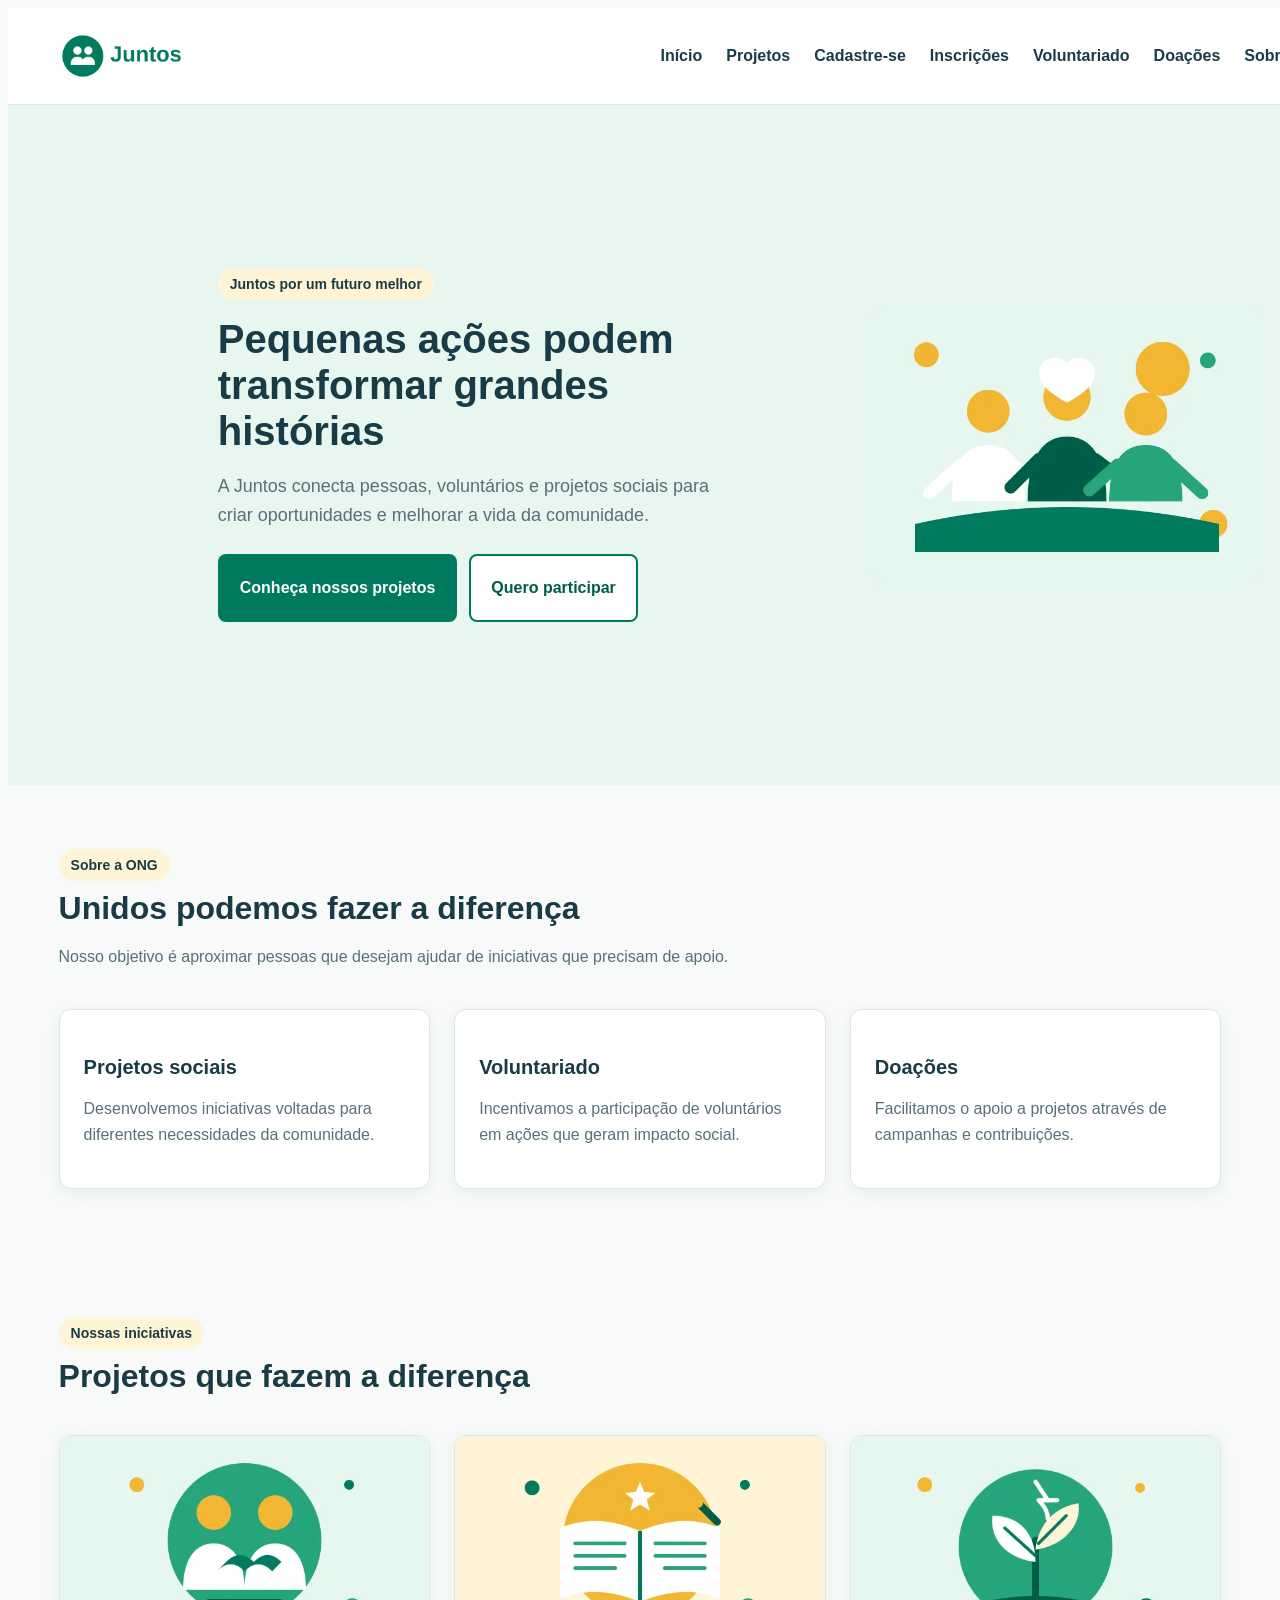
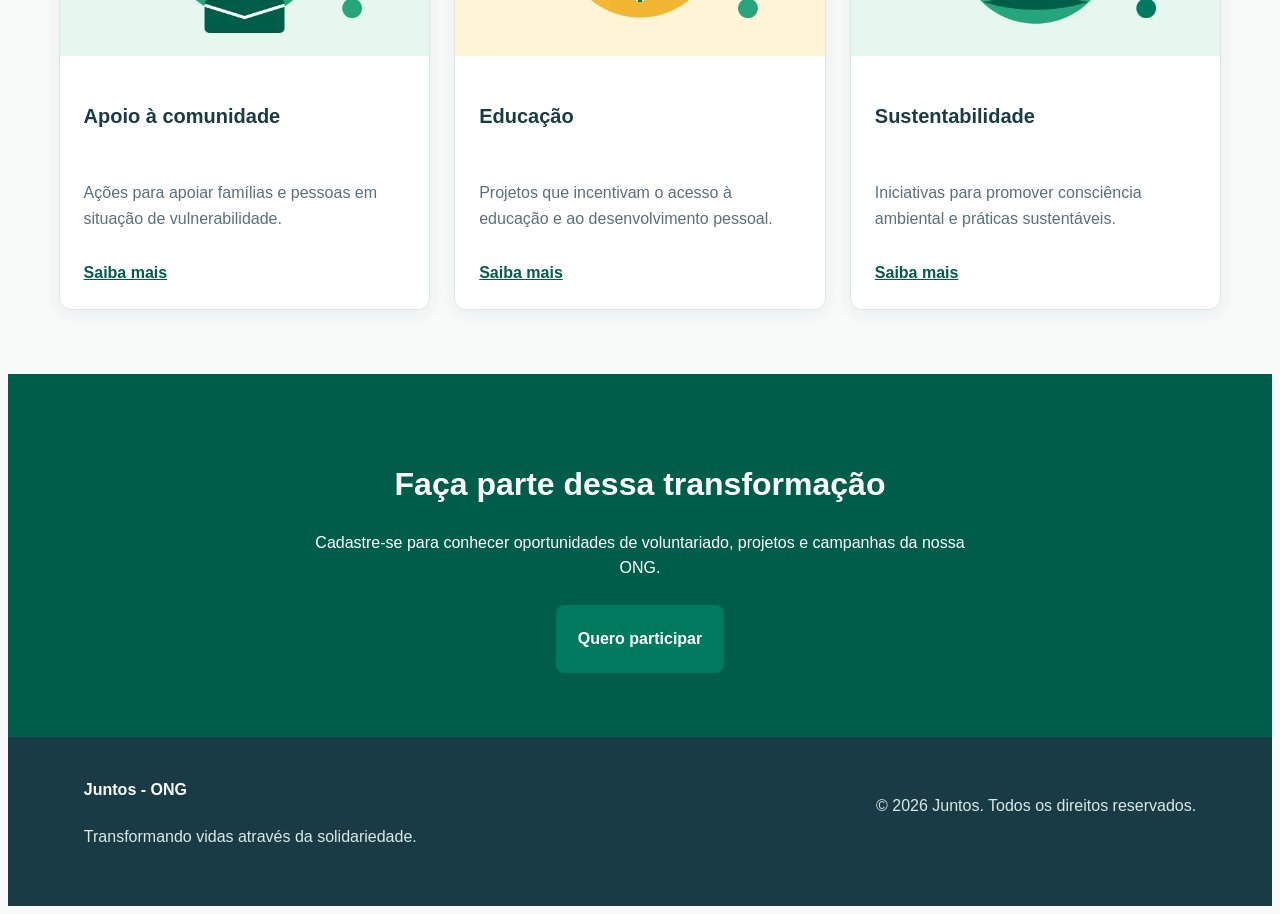
==== commit 0cc75957: "Clean up index.html formatting Removed unnecessary code block formatting from HTML." ====
--- a/index.html
+++ b/index.html
@@ -1,4 +1,3 @@
-```html
 <!DOCTYPE html>
 <html lang="pt-BR">
 <head>
@@ -125,4 +124,3 @@
     <script type="module" src="js/app.js"></script>
 </body>
 </html>
-```
--- a/css/style.css
+++ b/css/style.css
@@ -1,7 +1,4 @@
-/* ========================================
-   RESET
-======================================== */
-
+```css
 * {
     margin: 0;
     padding: 0;
@@ -41,45 +38,29 @@
     cursor: pointer;
 }
 
-
-/* ========================================
-   VARIÁVEIS
-======================================== */
-
 :root {
-    /* Cores principais */
     --cor-primaria: #007A5E;
     --cor-primaria-escura: #005D49;
     --cor-primaria-clara: #26A57D;
-
-    /* Verde */
     --cor-verde-claro: #E7F7F0;
-
-    /* Secundária */
     --cor-secundaria: #F2B632;
     --cor-amarelo-claro: #FFF4D6;
-
-    /* Neutras */
     --cor-fundo: #F7FAF9;
     --cor-superficie: #FFFFFF;
     --cor-texto: #193B46;
     --cor-texto-secundario: #58707A;
     --cor-borda: #DCE8E5;
-
-    /* Feedback */
     --cor-sucesso: #15966A;
     --cor-erro: #D92D3A;
     --cor-info: #2C7BE5;
     --cor-roxo: #7B4DEB;
 
-    /* Tipografia */
     --fs-1: 40px;
     --fs-2: 32px;
     --fs-3: 24px;
     --fs-4: 20px;
     --fs-5: 16px;
 
-    /* Espaçamentos */
     --esp-1: 4px;
     --esp-2: 8px;
     --esp-3: 16px;
@@ -87,22 +68,13 @@
     --esp-5: 32px;
     --esp-6: 48px;
 
-    /* Outros */
     --raio-pequeno: 6px;
     --raio-medio: 8px;
     --raio-grande: 12px;
 
-    --sombra-card:
-        0 4px 16px rgba(25, 59, 70, 0.06);
-
-    --sombra-toast:
-        0 8px 24px rgba(0, 0, 0, 0.15);
-}
-
-
-/* ========================================
-   LAYOUT
-======================================== */
+    --sombra-card: 0 4px 16px rgba(25, 59, 70, 0.06);
+    --sombra-toast: 0 8px 24px rgba(0, 0, 0, 0.15);
+}
 
 main {
     width: 100%;
@@ -114,22 +86,14 @@
     padding: 64px 0;
 }
 
-
-/* ========================================
-   CABEÇALHO
-======================================== */
-
 .cabecalho {
     position: relative;
     z-index: 100;
-
     width: 100%;
     min-height: 72px;
     padding: 12px 4%;
-
     background: var(--cor-superficie);
     border-bottom: 1px solid var(--cor-borda);
-
     display: flex;
     align-items: center;
     justify-content: space-between;
@@ -156,49 +120,34 @@
     display: flex;
     align-items: center;
     gap: 24px;
-
     list-style: none;
 }
 
 .menu a {
     display: inline-block;
-
     color: var(--cor-texto);
     text-decoration: none;
     font-weight: 600;
-
-    transition:
-        color 0.2s ease,
-        transform 0.2s ease;
-}
-
-.menu a:hover {
-    color: var(--cor-primaria);
-}
-
+    transition: color 0.2s ease, transform 0.2s ease;
+}
+
+.menu a:hover,
 .menu a[aria-current="page"] {
     color: var(--cor-primaria);
 }
 
 .menu-toggle {
     display: none;
-
     width: 44px;
     min-width: 44px;
     height: 44px;
-
     border: 0;
     border-radius: var(--raio-medio);
-
     background: transparent;
     color: var(--cor-texto);
-
     font-size: 28px;
     line-height: 1;
-
-    transition:
-        background-color 0.2s ease,
-        color 0.2s ease;
+    transition: background-color 0.2s ease, color 0.2s ease;
 }
 
 .menu-toggle:hover {
@@ -206,23 +155,15 @@
     color: var(--cor-primaria);
 }
 
-
-/* ========================================
-   HERO
-======================================== */
-
 .hero {
     width: 100%;
     max-width: none;
-
     min-height: 520px;
     padding: 80px 8%;
-
     display: grid;
     grid-template-columns: repeat(12, minmax(0, 1fr));
     align-items: center;
     gap: 40px;
-
     background: var(--cor-verde-claro);
 }
 
@@ -239,7 +180,6 @@
     width: 100%;
     max-width: 100%;
     height: auto;
-
     border-radius: var(--raio-grande);
 }
 
@@ -253,9 +193,7 @@
 
 .hero h1 {
     margin: 16px 0;
-
-    color: var(--cor-texto);
-
+    color: var(--cor-texto);
     font-size: var(--fs-1);
     line-height: 1.15;
 }
@@ -263,25 +201,17 @@
 .hero p {
     max-width: 650px;
     margin-bottom: 24px;
-
     color: var(--cor-texto-secundario);
     font-size: 18px;
 }
 
-
-/* ========================================
-   TÍTULOS
-======================================== */
-
 .section-titulo {
     margin-bottom: 40px;
 }
 
 .section-titulo h2 {
     margin: 8px 0 12px;
-
-    color: var(--cor-texto);
-
+    color: var(--cor-texto);
     font-size: var(--fs-2);
     line-height: 1.2;
 }
@@ -291,29 +221,15 @@
     color: var(--cor-texto-secundario);
 }
 
-
-/* ========================================
-   BADGE
-======================================== */
-
 .badge {
     display: inline-block;
-
     padding: 5px 12px;
-
     border-radius: 20px;
-
     background: var(--cor-amarelo-claro);
     color: var(--cor-texto);
-
     font-size: 14px;
     font-weight: 700;
 }
-
-
-/* ========================================
-   BOTÕES
-======================================== */
 
 .acoes {
     display: flex;
@@ -325,25 +241,15 @@
     display: inline-flex;
     align-items: center;
     justify-content: center;
-
     min-height: 44px;
     padding: 10px 20px;
-
     border: 2px solid transparent;
     border-radius: var(--raio-medio);
-
     text-decoration: none;
     font-weight: 700;
     line-height: 1.2;
-
     cursor: pointer;
-
-    transition:
-        background-color 0.2s ease,
-        color 0.2s ease,
-        border-color 0.2s ease,
-        transform 0.2s ease,
-        opacity 0.2s ease;
+    transition: background-color 0.2s ease, color 0.2s ease, border-color 0.2s ease, transform 0.2s ease, opacity 0.2s ease;
 }
 
 .btn-primario {
@@ -376,11 +282,6 @@
     cursor: not-allowed;
     pointer-events: none;
 }
-
-
-/* ========================================
-   FOCO ACESSÍVEL
-======================================== */
 
 :focus {
     outline: none;
@@ -401,33 +302,23 @@
     outline-offset: 3px;
 }
 
-
-/* ========================================
-   CARDS
-======================================== */
-
 .cards {
     display: grid;
-    grid-template-columns:
-        repeat(3, minmax(0, 1fr));
+    grid-template-columns: repeat(3, minmax(0, 1fr));
     gap: 24px;
 }
 
 .card {
     padding: 24px;
-
     background: var(--cor-superficie);
     border: 1px solid var(--cor-borda);
     border-radius: var(--raio-grande);
-
     box-shadow: var(--sombra-card);
 }
 
 .card h3 {
     margin-bottom: 10px;
-
-    color: var(--cor-texto);
-
+    color: var(--cor-texto);
     font-size: var(--fs-4);
     line-height: 1.3;
 }
@@ -436,43 +327,31 @@
     color: var(--cor-texto-secundario);
 }
 
-
-/* ========================================
-   PROJETOS
-======================================== */
-
 .projetos-grid {
     display: grid;
-    grid-template-columns:
-        repeat(3, minmax(0, 1fr));
+    grid-template-columns: repeat(3, minmax(0, 1fr));
     gap: 24px;
 }
 
 .card-projeto {
     overflow: hidden;
-
     background: var(--cor-superficie);
     border: 1px solid var(--cor-borda);
     border-radius: var(--raio-grande);
-
     display: flex;
     flex-direction: column;
-
     box-shadow: var(--sombra-card);
 }
 
 .card-projeto img {
     width: 100%;
     height: 220px;
-
     object-fit: cover;
 }
 
 .card-conteudo {
     flex: 1;
-
     padding: 24px;
-
     display: flex;
     flex-direction: column;
     gap: 12px;
@@ -501,17 +380,10 @@
     padding-top: 12px;
 }
 
-
-/* ========================================
-   CHAMADA
-======================================== */
-
 .chamada {
     width: 100%;
     max-width: none;
-
     text-align: center;
-
     background: var(--cor-primaria-escura);
     color: #FFFFFF;
 }
@@ -525,14 +397,8 @@
 .chamada p {
     max-width: 650px;
     margin: 12px auto 24px;
-
     color: #FFFFFF;
 }
-
-
-/* ========================================
-   FORMULÁRIO
-======================================== */
 
 .formulario-section {
     max-width: 900px;
@@ -540,20 +406,16 @@
 
 .formulario {
     padding: 32px;
-
     background: var(--cor-superficie);
     border: 1px solid var(--cor-borda);
     border-radius: var(--raio-grande);
-
     box-shadow: var(--sombra-card);
 }
 
 fieldset {
     min-width: 0;
-
     margin-bottom: 32px;
     padding: 24px;
-
     border: 1px solid var(--cor-borda);
     border-radius: var(--raio-medio);
 }
@@ -564,9 +426,7 @@
 
 legend {
     padding: 0 8px;
-
     color: var(--cor-primaria-escura);
-
     font-weight: 700;
 }
 
@@ -581,9 +441,7 @@
 .campo label {
     display: block;
     margin-bottom: 6px;
-
-    color: var(--cor-texto);
-
+    color: var(--cor-texto);
     font-weight: 700;
 }
 
@@ -592,18 +450,12 @@
 .campo textarea {
     width: 100%;
     min-height: 44px;
-
     padding: 12px;
-
     background: var(--cor-superficie);
     color: var(--cor-texto);
-
     border: 2px solid var(--cor-borda);
     border-radius: var(--raio-pequeno);
-
-    transition:
-        border-color 0.2s ease,
-        box-shadow 0.2s ease;
+    transition: border-color 0.2s ease, box-shadow 0.2s ease;
 }
 
 .campo textarea {
@@ -644,18 +496,14 @@
 .campo input.invalido:focus,
 .campo select.invalido:focus,
 .campo textarea.invalido:focus {
-    box-shadow:
-        0 0 0 3px rgba(217, 45, 58, 0.15);
+    box-shadow: 0 0 0 3px rgba(217, 45, 58, 0.15);
 }
 
 .mensagem-erro {
     display: block;
-
     min-height: 20px;
     margin-top: 4px;
-
     color: var(--cor-erro);
-
     font-size: 14px;
 }
 
@@ -665,17 +513,10 @@
     gap: 12px;
 }
 
-
-/* ========================================
-   ALERTAS
-======================================== */
-
 .alert {
     min-height: 24px;
-
     margin-bottom: 20px;
     padding: 12px 16px;
-
     border-radius: var(--raio-medio);
 }
 
@@ -697,43 +538,25 @@
     background: #EAF2FF;
     color: var(--cor-info);
 }
-
-
-/* ========================================
-   TOAST
-======================================== */
 
 .toast {
     position: fixed;
     right: 20px;
     bottom: 20px;
-
     width: max-content;
     max-width: min(350px, calc(100vw - 40px));
-
     padding: 16px 20px;
-
     background: var(--cor-texto);
     color: #FFFFFF;
-
     border-radius: var(--raio-medio);
-
     box-shadow: var(--sombra-toast);
-
     z-index: 1000;
 }
-
-
-/* ========================================
-   RODAPÉ
-======================================== */
 
 .rodape {
     padding: 40px 6%;
-
     background: var(--cor-texto);
     color: #FFFFFF;
-
     display: flex;
     justify-content: space-between;
     gap: 32px;
@@ -748,18 +571,7 @@
     color: #DCE8E5;
 }
 
-
-/* ========================================
-   RESPONSIVIDADE
-======================================== */
-
-/* ----------------------------------------
-   Desktop largo
-   1200px
----------------------------------------- */
-
 @media (max-width: 1200px) {
-
     .hero {
         padding: 64px 6%;
     }
@@ -773,22 +585,14 @@
     }
 }
 
-
-/* ----------------------------------------
-   Desktop
-   1024px
----------------------------------------- */
-
 @media (max-width: 1024px) {
-
     .hero h1 {
         font-size: 36px;
     }
 
     .cards,
     .projetos-grid {
-        grid-template-columns:
-            repeat(2, minmax(0, 1fr));
+        grid-template-columns: repeat(2, minmax(0, 1fr));
     }
 
     .hero-conteudo {
@@ -804,14 +608,7 @@
     }
 }
 
-
-/* ----------------------------------------
-   Tablet
-   768px
----------------------------------------- */
-
 @media (max-width: 768px) {
-
     .cabecalho {
         position: relative;
     }
@@ -824,22 +621,15 @@
 
     .menu {
         display: none;
-
         position: absolute;
-
         top: 72px;
         left: 0;
         right: 0;
-
         z-index: 200;
-
         padding: 20px;
-
         background: var(--cor-superficie);
-
         border-bottom: 1px solid var(--cor-borda);
         box-shadow: 0 8px 20px rgba(25, 59, 70, 0.08);
-
         flex-direction: column;
         align-items: stretch;
         gap: 4px;
@@ -851,10 +641,8 @@
 
     .menu a {
         display: block;
-
         width: 100%;
         padding: 12px;
-
         border-radius: var(--raio-medio);
     }
 
@@ -869,9 +657,7 @@
 
     .hero {
         min-height: auto;
-
         grid-template-columns: 1fr;
-
         padding: 56px 6%;
     }
 
@@ -900,14 +686,7 @@
     }
 }
 
-
-/* ----------------------------------------
-   Mobile
-   576px
----------------------------------------- */
-
 @media (max-width: 576px) {
-
     :root {
         --fs-1: 32px;
         --fs-2: 28px;
@@ -922,102 +701,4 @@
     .hero {
         width: 100%;
         padding: 48px 5%;
-    }
-
-    .hero h1 {
-        font-size: 32px;
-    }
-
-    .hero p {
-        font-size: 16px;
-    }
-
-    .acoes,
-    .acoes-formulario {
-        flex-direction: column;
-    }
-
-    .btn {
-        width: 100%;
-    }
-
-    .formulario {
-        padding: 20px;
-    }
-
-    fieldset {
-        padding: 16px;
-    }
-
-    .card-projeto img {
-        height: 220px;
-    }
-
-    .toast {
-        right: 16px;
-        bottom: 16px;
-        max-width: calc(100vw - 32px);
-    }
-}
-
-
-/* ----------------------------------------
-   Mobile pequeno
-   400px
----------------------------------------- */
-
-@media (max-width: 400px) {
-
-    .cabecalho {
-        padding: 10px 4%;
-    }
-
-    .logo img {
-        width: 125px;
-    }
-
-    .hero h1 {
-        font-size: 28px;
-    }
-
-    .hero p {
-        font-size: 16px;
-    }
-
-    .card-conteudo,
-    .card {
-        padding: 18px;
-    }
-
-    fieldset {
-        padding: 14px;
-    }
-
-    .formulario {
-        padding: 16px;
-    }
-
-    .btn {
-        padding: 10px 16px;
-    }
-}
-
-
-/* ========================================
-   REDUÇÃO DE MOVIMENTO
-======================================== */
-
-@media (prefers-reduced-motion: reduce) {
-
-    html {
-        scroll-behavior: auto;
-    }
-
-    *,
-    *::before,
-    *::after {
-        transition-duration: 0.01ms !important;
-        animation-duration: 0.01ms !important;
-        animation-iteration-count: 1 !important;
-    }
-}
+```
